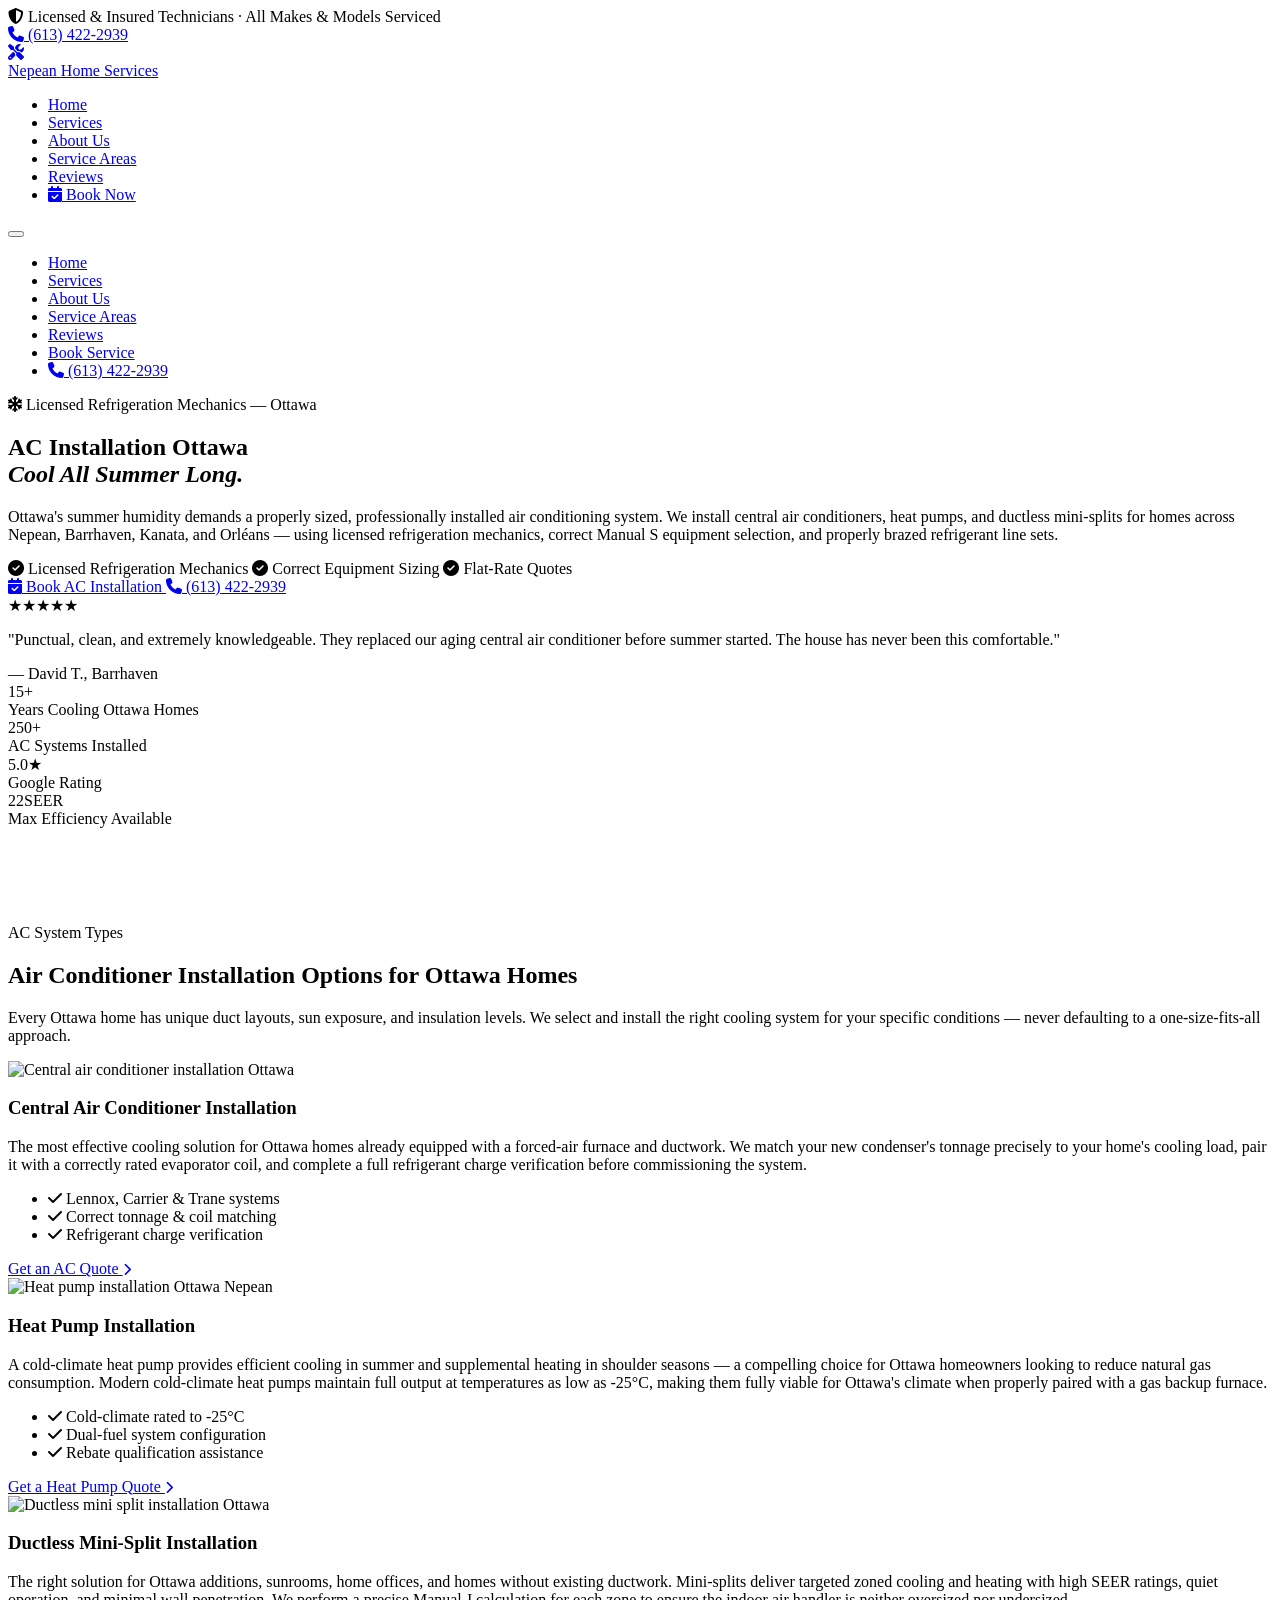
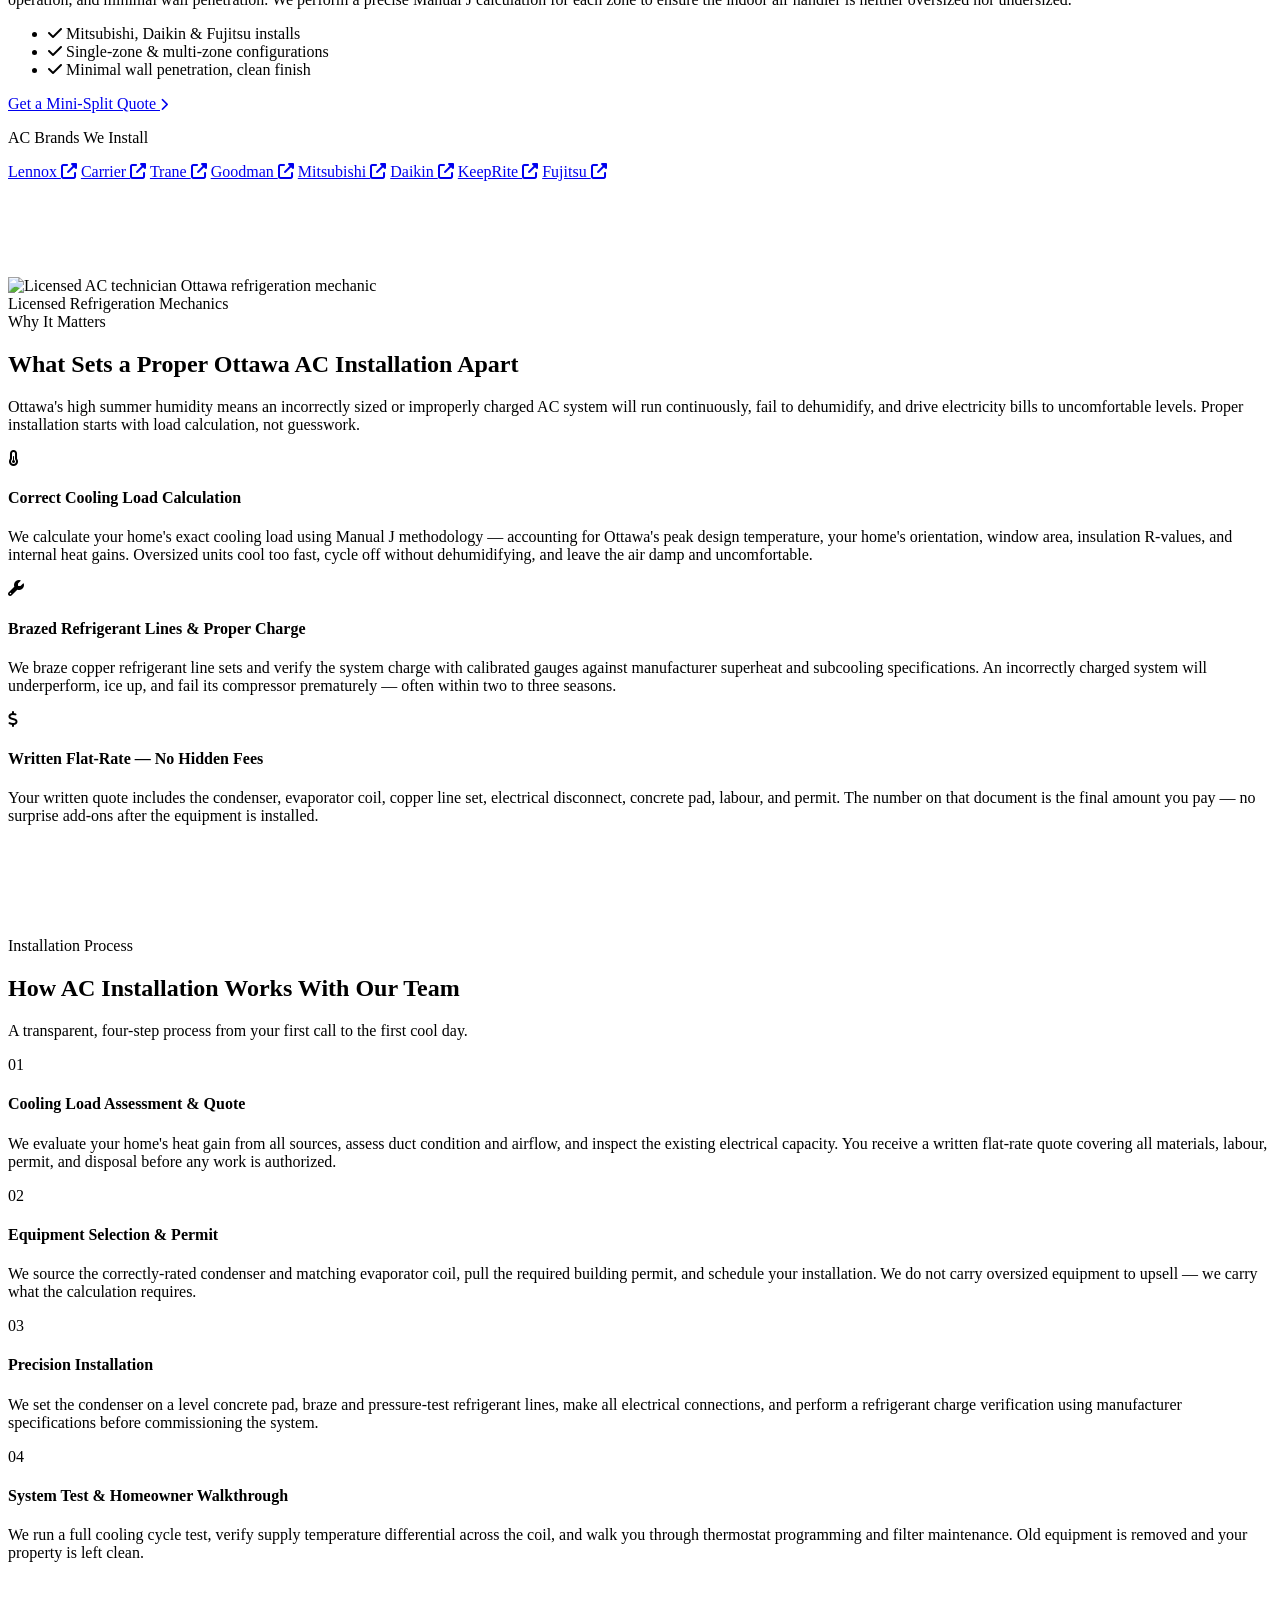
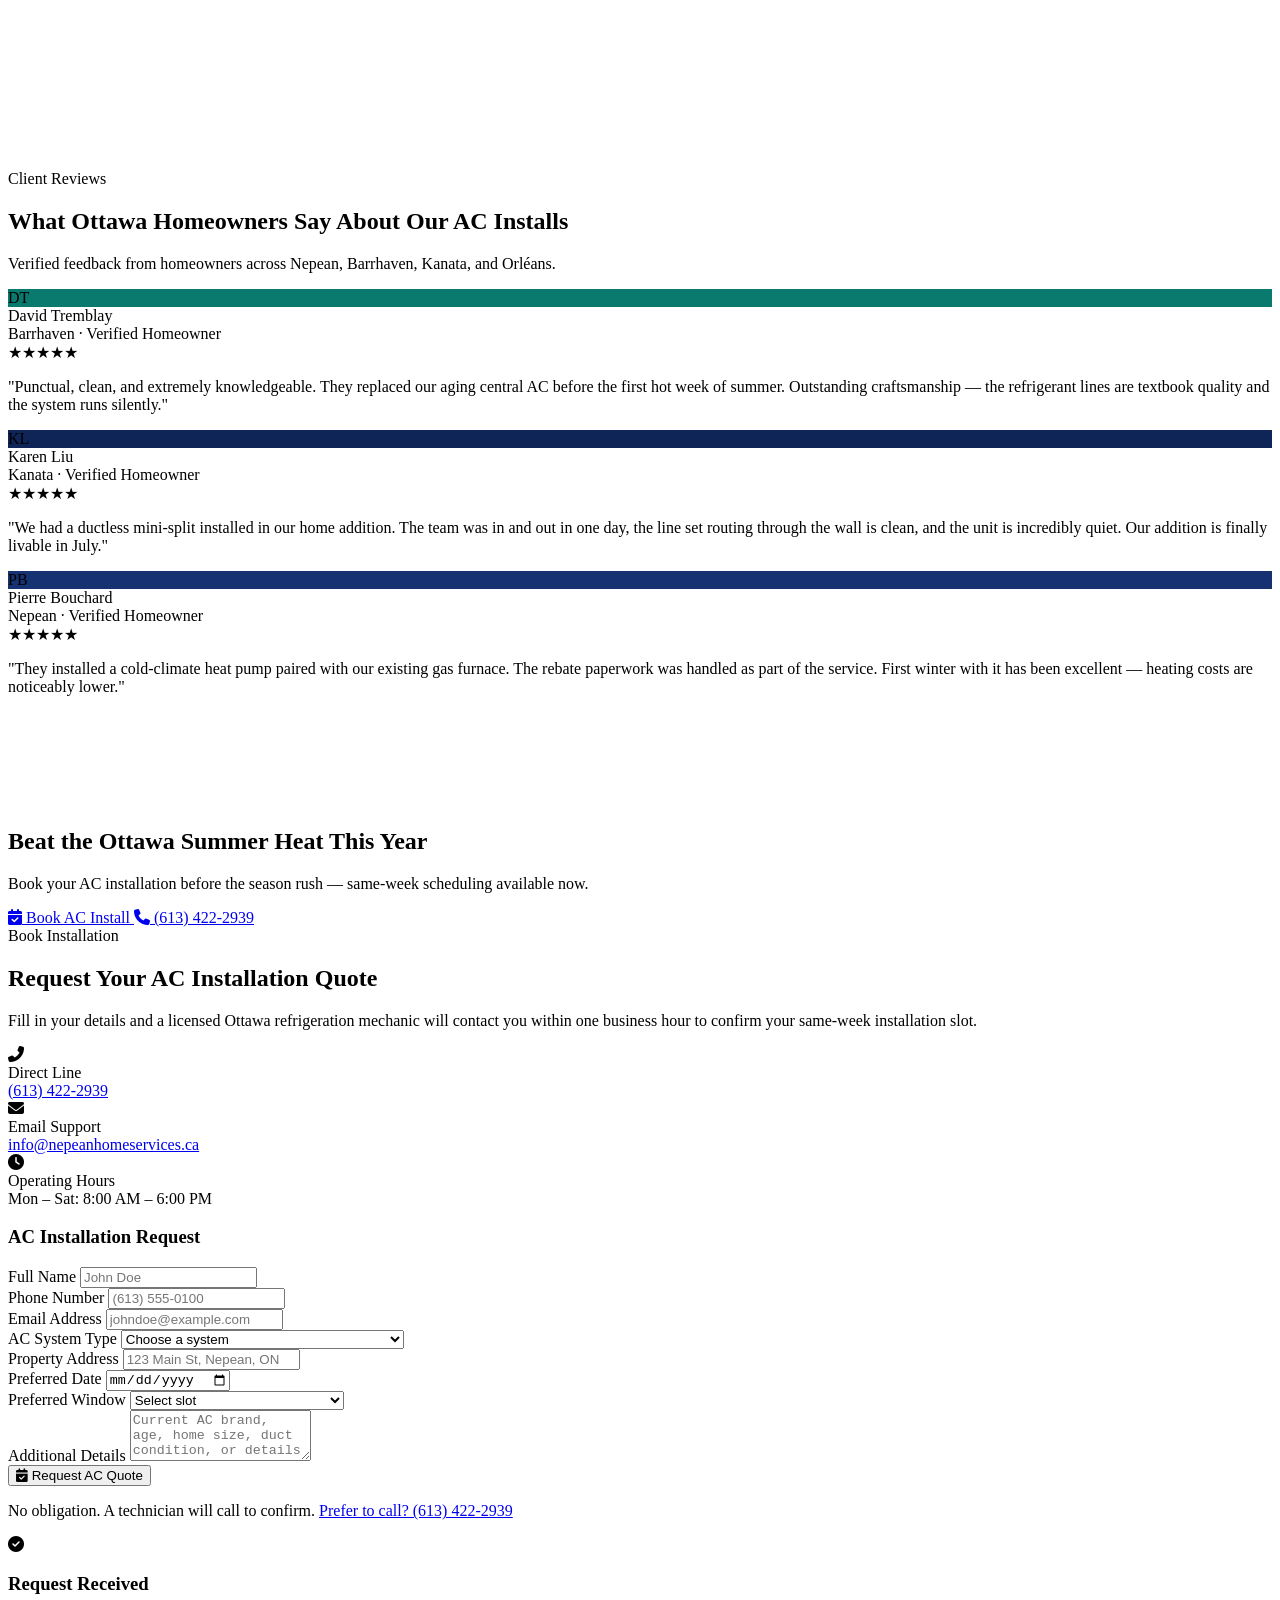
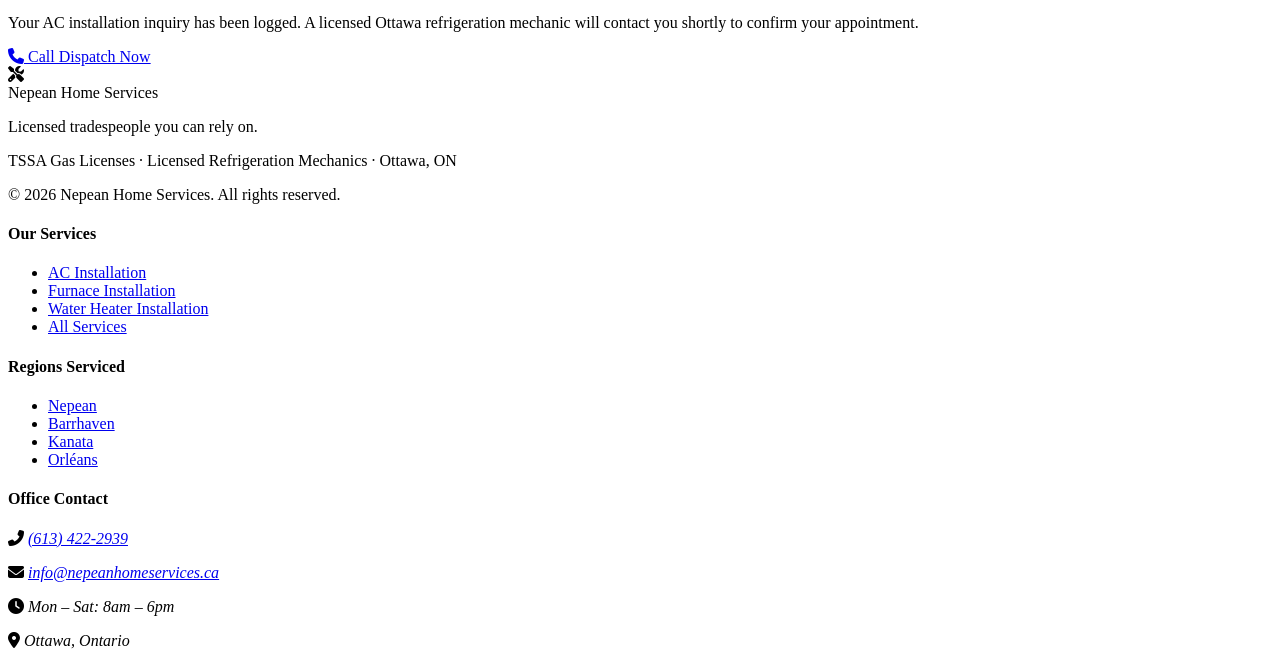
==== balls/assets/services/ac-installation.html @ e46ca881 "Add files via upload" ====
<!DOCTYPE html>
<html lang="en">
<head>
  <meta charset="UTF-8">
  <meta name="viewport" content="width=device-width, initial-scale=1.0">
  <title>AC Installation Ottawa | Central Air Conditioner Install – Nepean Home Services</title>
  <meta name="description" content="Professional central air conditioner installation in Ottawa. AC replacements, heat pump installs & mini-splits by licensed refrigeration mechanics. Same-week service in Nepean, Barrhaven, Kanata & Orléans. Call (613) 422-2939.">
  <meta name="keywords" content="AC installation Ottawa, central air conditioner Ottawa, air conditioner replacement Nepean, AC install Barrhaven, central air Kanata, heat pump Ottawa, ductless mini-split Ottawa, air conditioning Orléans, HVAC Ottawa">
  <meta name="robots" content="index, follow">
  <meta name="author" content="Nepean Home Services">
  <meta name="geo.region" content="CA-ON">
  <meta name="geo.placename" content="Ottawa">
  <meta property="og:title" content="AC Installation Ottawa | Nepean Home Services">
  <meta property="og:description" content="Central AC, heat pump & mini-split installation by licensed refrigeration mechanics. Serving Nepean, Barrhaven, Kanata & Orléans. Call (613) 422-2939.">
  <meta property="og:type" content="website">
  <meta property="og:locale" content="en_CA">
  <link rel="canonical" href="https://www.nepeanhomeservices.ca/ac-installation">
  <link rel="preconnect" href="https://fonts.googleapis.com">
  <link rel="preconnect" href="https://fonts.gstatic.com" crossorigin>
  <link href="https://fonts.googleapis.com/css2?family=DM+Serif+Display:ital@0;1&family=DM+Sans:wght@400;500;700;900&display=swap" rel="stylesheet">
  <link rel="stylesheet" href="https://cdnjs.cloudflare.com/ajax/libs/font-awesome/6.4.0/css/all.min.css">
  <link rel="stylesheet" href="/assets/css/style.css">
  <script type="application/ld+json">
  {
    "@context": "https://schema.org",
    "@type": "Service",
    "name": "AC Installation Ottawa",
    "provider": {
      "@type": "HVACBusiness",
      "name": "Nepean Home Services",
      "telephone": "+1-613-422-2939",
      "url": "https://www.nepeanhomeservices.ca",
      "address": {
        "@type": "PostalAddress",
        "addressLocality": "Ottawa",
        "addressRegion": "ON",
        "addressCountry": "CA"
      }
    },
    "serviceType": "Air Conditioner Installation",
    "areaServed": ["Nepean", "Barrhaven", "Kanata", "Orléans", "Ottawa"],
    "description": "Central air conditioner, heat pump, and ductless mini-split installation by licensed refrigeration mechanics serving Ottawa and surrounding areas."
  }
  </script>
</head>
<body>

  <!-- TOP BAR -->
  <div class="topbar">
    <div class="container">
      <div class="topbar-info-group">
        <span><i class="fas fa-shield-alt"></i> Licensed & Insured Technicians</span>
        <span>·</span>
        <span>All Makes & Models Serviced</span>
      </div>
      <a href="tel:6134222939" class="topbar-phone"><i class="fas fa-phone"></i> (613) 422-2939</a>
    </div>
  </div>

  <!-- HEADER -->
  <header id="header">
    <div class="container header-inner">
      <a href="index.html" class="logo">
        <div class="logo-mark"><i class="fas fa-tools"></i></div>
        <div class="logo-text">
          <span class="logo-name">Nepean</span>
          <span class="logo-sub">Home Services</span>
        </div>
      </a>
      <nav id="nav">
        <ul class="nav-links">
          <li><a href="index.html">Home</a></li>
          <li><a href="index.html#services">Services</a></li>
          <li><a href="index.html#why-us">About Us</a></li>
          <li><a href="index.html#areas">Service Areas</a></li>
          <li><a href="index.html#reviews">Reviews</a></li>
          <li><a href="#contact" class="nav-cta"><i class="fas fa-calendar-check"></i> Book Now</a></li>
        </ul>
      </nav>
      <button class="hamburger" id="hamburger" aria-label="Toggle menu">
        <span></span><span style="margin: 4px 0;"></span><span></span>
      </button>
    </div>
  </header>

  <!-- MOBILE NAV DRAWER -->
  <div class="mobile-drawer" id="mobileDrawer">
    <ul>
      <li><a href="index.html" class="drawer-link">Home</a></li>
      <li><a href="index.html#services" class="drawer-link">Services</a></li>
      <li><a href="index.html#why-us" class="drawer-link">About Us</a></li>
      <li><a href="index.html#areas" class="drawer-link">Service Areas</a></li>
      <li><a href="index.html#reviews" class="drawer-link">Reviews</a></li>
      <li><a href="#contact" class="drawer-link drawer-cta">Book Service</a></li>
      <li><a href="tel:6134222939" class="drawer-link drawer-phone"><i class="fas fa-phone"></i> (613) 422-2939</a></li>
    </ul>
  </div>
  <div class="drawer-overlay" id="drawerOverlay"></div>

  <!-- HERO -->
  <section class="hero" id="home">
    <div class="container">
      <div class="hero-inner">
        <div class="hero-content">
          <div class="hero-badge">
            <i class="fas fa-snowflake"></i> Licensed Refrigeration Mechanics — Ottawa
          </div>
          <h1 class="hero-title">
            AC Installation Ottawa<br>
            <em>Cool All Summer Long.</em>
          </h1>
          <p class="hero-sub">
            Ottawa's summer humidity demands a properly sized, professionally installed air conditioning system. We install central air conditioners, heat pumps, and ductless mini-splits for homes across Nepean, Barrhaven, Kanata, and Orléans — using licensed refrigeration mechanics, correct Manual S equipment selection, and properly brazed refrigerant line sets.
          </p>
          <div class="hero-trust">
            <span><i class="fas fa-check-circle"></i> Licensed Refrigeration Mechanics</span>
            <span><i class="fas fa-check-circle"></i> Correct Equipment Sizing</span>
            <span><i class="fas fa-check-circle"></i> Flat-Rate Quotes</span>
          </div>
          <div class="hero-btns">
            <a href="#contact" class="btn btn-primary">
              <i class="fas fa-calendar-check"></i> Book AC Installation
            </a>
            <a href="tel:6134222939" class="btn btn-outline">
              <i class="fas fa-phone"></i> (613) 422-2939
            </a>
          </div>
        </div>
        <div class="hero-visual">
          <div class="hero-placard">
            <div class="placard-stars">★★★★★</div>
            <p class="placard-quote">"Punctual, clean, and extremely knowledgeable. They replaced our aging central air conditioner before summer started. The house has never been this comfortable."</p>
            <div class="placard-author">— David T., Barrhaven</div>
          </div>
        </div>
      </div>
    </div>
  </section>

  <!-- STATS STRIP -->
  <div class="stats-strip">
    <div class="container">
      <div class="stats-row">
        <div class="stat-item">
          <div class="stat-big">15<span>+</span></div>
          <div class="stat-label">Years Cooling Ottawa Homes</div>
        </div>
        <div class="stat-item">
          <div class="stat-big">250<span>+</span></div>
          <div class="stat-label">AC Systems Installed</div>
        </div>
        <div class="stat-item">
          <div class="stat-big">5.0<span>★</span></div>
          <div class="stat-label">Google Rating</div>
        </div>
        <div class="stat-item">
          <div class="stat-big">22<span>SEER</span></div>
          <div class="stat-label">Max Efficiency Available</div>
        </div>
      </div>
    </div>
  </div>

  <!-- WHAT WE INSTALL -->
  <section class="services" id="services" style="padding: 6rem 0;">
    <div class="container">
      <div class="section-header center">
        <span class="section-label">AC System Types</span>
        <h2>Air Conditioner Installation Options for Ottawa Homes</h2>
        <p>Every Ottawa home has unique duct layouts, sun exposure, and insulation levels. We select and install the right cooling system for your specific conditions — never defaulting to a one-size-fits-all approach.</p>
      </div>
      <div class="services-grid">

        <div class="service-card">
          <div class="service-card-img">
            <img src="https://images.unsplash.com/photo-1585338107529-13afc5f02586?auto=format&fit=crop&w=600&q=80" alt="Central air conditioner installation Ottawa">
          </div>
          <div class="service-card-body">
            <h3>Central Air Conditioner Installation</h3>
            <p>The most effective cooling solution for Ottawa homes already equipped with a forced-air furnace and ductwork. We match your new condenser's tonnage precisely to your home's cooling load, pair it with a correctly rated evaporator coil, and complete a full refrigerant charge verification before commissioning the system.</p>
            <ul class="sc-list">
              <li><i class="fas fa-check"></i> Lennox, Carrier & Trane systems</li>
              <li><i class="fas fa-check"></i> Correct tonnage & coil matching</li>
              <li><i class="fas fa-check"></i> Refrigerant charge verification</li>
            </ul>
            <a href="#contact" class="sc-cta">Get an AC Quote <i class="fas fa-chevron-right" style="font-size: 0.8rem;"></i></a>
          </div>
        </div>

        <div class="service-card">
          <div class="service-card-img">
            <img src="https://images.unsplash.com/photo-1621905252507-b354bc25edac?auto=format&fit=crop&w=600&q=80" alt="Heat pump installation Ottawa Nepean">
          </div>
          <div class="service-card-body">
            <h3>Heat Pump Installation</h3>
            <p>A cold-climate heat pump provides efficient cooling in summer and supplemental heating in shoulder seasons — a compelling choice for Ottawa homeowners looking to reduce natural gas consumption. Modern cold-climate heat pumps maintain full output at temperatures as low as -25°C, making them fully viable for Ottawa's climate when properly paired with a gas backup furnace.</p>
            <ul class="sc-list">
              <li><i class="fas fa-check"></i> Cold-climate rated to -25°C</li>
              <li><i class="fas fa-check"></i> Dual-fuel system configuration</li>
              <li><i class="fas fa-check"></i> Rebate qualification assistance</li>
            </ul>
            <a href="#contact" class="sc-cta">Get a Heat Pump Quote <i class="fas fa-chevron-right" style="font-size: 0.8rem;"></i></a>
          </div>
        </div>

        <div class="service-card">
          <div class="service-card-img">
            <img src="https://images.unsplash.com/photo-1558618666-fcd25c85cd64?auto=format&fit=crop&w=600&q=80" alt="Ductless mini split installation Ottawa">
          </div>
          <div class="service-card-body">
            <h3>Ductless Mini-Split Installation</h3>
            <p>The right solution for Ottawa additions, sunrooms, home offices, and homes without existing ductwork. Mini-splits deliver targeted zoned cooling and heating with high SEER ratings, quiet operation, and minimal wall penetration. We perform a precise Manual J calculation for each zone to ensure the indoor air handler is neither oversized nor undersized.</p>
            <ul class="sc-list">
              <li><i class="fas fa-check"></i> Mitsubishi, Daikin & Fujitsu installs</li>
              <li><i class="fas fa-check"></i> Single-zone & multi-zone configurations</li>
              <li><i class="fas fa-check"></i> Minimal wall penetration, clean finish</li>
            </ul>
            <a href="#contact" class="sc-cta">Get a Mini-Split Quote <i class="fas fa-chevron-right" style="font-size: 0.8rem;"></i></a>
          </div>
        </div>

      </div>

      <div class="brands-section">
        <p class="brands-label">AC Brands We Install</p>
        <div class="brands-grid">
          <a href="https://www.lennox.com" target="_blank" rel="noopener" class="brand-link">Lennox <i class="fas fa-external-link-alt"></i></a>
          <a href="https://www.carrier.com" target="_blank" rel="noopener" class="brand-link">Carrier <i class="fas fa-external-link-alt"></i></a>
          <a href="https://www.trane.com" target="_blank" rel="noopener" class="brand-link">Trane <i class="fas fa-external-link-alt"></i></a>
          <a href="https://www.goodmanmfg.com" target="_blank" rel="noopener" class="brand-link">Goodman <i class="fas fa-external-link-alt"></i></a>
          <a href="https://www.mitsubishielectric.ca" target="_blank" rel="noopener" class="brand-link">Mitsubishi <i class="fas fa-external-link-alt"></i></a>
          <a href="https://www.daikin.com" target="_blank" rel="noopener" class="brand-link">Daikin <i class="fas fa-external-link-alt"></i></a>
          <a href="https://www.keeprite.com" target="_blank" rel="noopener" class="brand-link">KeepRite <i class="fas fa-external-link-alt"></i></a>
          <a href="https://www.fujitsugeneral.com" target="_blank" rel="noopener" class="brand-link">Fujitsu <i class="fas fa-external-link-alt"></i></a>
        </div>
      </div>
    </div>
  </section>

  <!-- WHY US -->
  <section class="why-us" id="why-us">
    <div class="container why-grid">
      <div class="why-visual">
        <img src="https://images.unsplash.com/photo-1581092921461-eab62e97a780?auto=format&fit=crop&w=800&q=80" alt="Licensed AC technician Ottawa refrigeration mechanic">
        <div class="why-tag-overlay">Licensed Refrigeration Mechanics</div>
      </div>
      <div class="why-content">
        <div class="section-header">
          <span class="section-label">Why It Matters</span>
          <h2>What Sets a Proper Ottawa AC Installation Apart</h2>
          <p>Ottawa's high summer humidity means an incorrectly sized or improperly charged AC system will run continuously, fail to dehumidify, and drive electricity bills to uncomfortable levels. Proper installation starts with load calculation, not guesswork.</p>
        </div>
        <div class="why-list">
          <div class="why-item">
            <div class="wi-icon"><i class="fas fa-thermometer-half"></i></div>
            <div class="wi-body">
              <h4>Correct Cooling Load Calculation</h4>
              <p>We calculate your home's exact cooling load using Manual J methodology — accounting for Ottawa's peak design temperature, your home's orientation, window area, insulation R-values, and internal heat gains. Oversized units cool too fast, cycle off without dehumidifying, and leave the air damp and uncomfortable.</p>
            </div>
          </div>
          <div class="why-item">
            <div class="wi-icon"><i class="fas fa-wrench"></i></div>
            <div class="wi-body">
              <h4>Brazed Refrigerant Lines & Proper Charge</h4>
              <p>We braze copper refrigerant line sets and verify the system charge with calibrated gauges against manufacturer superheat and subcooling specifications. An incorrectly charged system will underperform, ice up, and fail its compressor prematurely — often within two to three seasons.</p>
            </div>
          </div>
          <div class="why-item">
            <div class="wi-icon"><i class="fas fa-dollar-sign"></i></div>
            <div class="wi-body">
              <h4>Written Flat-Rate — No Hidden Fees</h4>
              <p>Your written quote includes the condenser, evaporator coil, copper line set, electrical disconnect, concrete pad, labour, and permit. The number on that document is the final amount you pay — no surprise add-ons after the equipment is installed.</p>
            </div>
          </div>
        </div>
      </div>
    </div>
  </section>

  <!-- PROCESS -->
  <section class="process" id="process" style="padding: 6rem 0; background: var(--off-white); border-top: 4px solid var(--navy); border-bottom: 4px solid var(--navy);">
    <div class="container">
      <div class="section-header center">
        <span class="section-label">Installation Process</span>
        <h2>How AC Installation Works With Our Team</h2>
        <p>A transparent, four-step process from your first call to the first cool day.</p>
      </div>
      <div class="process-steps">
        <div class="process-step">
          <div class="ps-num">01</div>
          <h4>Cooling Load Assessment & Quote</h4>
          <p>We evaluate your home's heat gain from all sources, assess duct condition and airflow, and inspect the existing electrical capacity. You receive a written flat-rate quote covering all materials, labour, permit, and disposal before any work is authorized.</p>
        </div>
        <div class="process-step">
          <div class="ps-num">02</div>
          <h4>Equipment Selection & Permit</h4>
          <p>We source the correctly-rated condenser and matching evaporator coil, pull the required building permit, and schedule your installation. We do not carry oversized equipment to upsell — we carry what the calculation requires.</p>
        </div>
        <div class="process-step">
          <div class="ps-num">03</div>
          <h4>Precision Installation</h4>
          <p>We set the condenser on a level concrete pad, braze and pressure-test refrigerant lines, make all electrical connections, and perform a refrigerant charge verification using manufacturer specifications before commissioning the system.</p>
        </div>
        <div class="process-step">
          <div class="ps-num">04</div>
          <h4>System Test & Homeowner Walkthrough</h4>
          <p>We run a full cooling cycle test, verify supply temperature differential across the coil, and walk you through thermostat programming and filter maintenance. Old equipment is removed and your property is left clean.</p>
        </div>
      </div>
    </div>
  </section>

  <!-- REVIEWS -->
  <section class="reviews" id="reviews" style="padding: 6rem 0; background: var(--white);">
    <div class="container">
      <div class="section-header center">
        <span class="section-label">Client Reviews</span>
        <h2>What Ottawa Homeowners Say About Our AC Installs</h2>
        <p>Verified feedback from homeowners across Nepean, Barrhaven, Kanata, and Orléans.</p>
      </div>
      <div class="reviews-grid">
        <div class="review-card">
          <div class="rc-top">
            <div class="rc-avatar" style="background:#0a7a6e;">DT</div>
            <div class="rc-info">
              <div class="rc-name">David Tremblay</div>
              <div class="rc-meta">Barrhaven · Verified Homeowner</div>
            </div>
            <div class="rc-stars">★★★★★</div>
          </div>
          <p class="rc-text">"Punctual, clean, and extremely knowledgeable. They replaced our aging central AC before the first hot week of summer. Outstanding craftsmanship — the refrigerant lines are textbook quality and the system runs silently."</p>
        </div>
        <div class="review-card">
          <div class="rc-top">
            <div class="rc-avatar" style="background:#0f2557;">KL</div>
            <div class="rc-info">
              <div class="rc-name">Karen Liu</div>
              <div class="rc-meta">Kanata · Verified Homeowner</div>
            </div>
            <div class="rc-stars">★★★★★</div>
          </div>
          <p class="rc-text">"We had a ductless mini-split installed in our home addition. The team was in and out in one day, the line set routing through the wall is clean, and the unit is incredibly quiet. Our addition is finally livable in July."</p>
        </div>
        <div class="review-card">
          <div class="rc-top">
            <div class="rc-avatar" style="background:#163272;">PB</div>
            <div class="rc-info">
              <div class="rc-name">Pierre Bouchard</div>
              <div class="rc-meta">Nepean · Verified Homeowner</div>
            </div>
            <div class="rc-stars">★★★★★</div>
          </div>
          <p class="rc-text">"They installed a cold-climate heat pump paired with our existing gas furnace. The rebate paperwork was handled as part of the service. First winter with it has been excellent — heating costs are noticeably lower."</p>
        </div>
      </div>
    </div>
  </section>

  <!-- CTA BAND -->
  <div class="cta-band">
    <div class="container cta-band-inner">
      <div class="ctab-text">
        <h2>Beat the Ottawa Summer Heat This Year</h2>
        <p>Book your AC installation before the season rush — same-week scheduling available now.</p>
      </div>
      <div class="ctab-btns">
        <a href="#contact" class="btn btn-white">
          <i class="fas fa-calendar-check"></i> Book AC Install
        </a>
        <a href="tel:6134222939" class="btn btn-outline-white">
          <i class="fas fa-phone"></i> (613) 422-2939
        </a>
      </div>
    </div>
  </div>

  <!-- CONTACT FORM -->
  <section class="contact" id="contact">
    <div class="container contact-grid">
      <div class="contact-info">
        <div class="section-header">
          <span class="section-label">Book Installation</span>
          <h2>Request Your AC Installation Quote</h2>
          <p>Fill in your details and a licensed Ottawa refrigeration mechanic will contact you within one business hour to confirm your same-week installation slot.</p>
        </div>
        <div class="ci-cards">
          <div class="ci-card">
            <div class="cic-icon"><i class="fas fa-phone-alt"></i></div>
            <div>
              <div class="cic-label">Direct Line</div>
              <a href="tel:6134222939" class="cic-value">(613) 422-2939</a>
            </div>
          </div>
          <div class="ci-card">
            <div class="cic-icon teal"><i class="fas fa-envelope"></i></div>
            <div>
              <div class="cic-label">Email Support</div>
              <a href="mailto:info@nepeanhomeservices.ca" class="cic-value">info@nepeanhomeservices.ca</a>
            </div>
          </div>
          <div class="ci-card">
            <div class="cic-icon"><i class="fas fa-clock"></i></div>
            <div>
              <div class="cic-label">Operating Hours</div>
              <div class="cic-value">Mon – Sat: 8:00 AM – 6:00 PM</div>
            </div>
          </div>
        </div>
      </div>

      <div class="contact-form-wrap">
        <form class="contact-form" id="contactForm" novalidate>
          <h3>AC Installation Request</h3>
          <div class="form-row">
            <div class="form-group">
              <label for="name">Full Name</label>
              <input type="text" id="name" name="name" placeholder="John Doe" required>
            </div>
            <div class="form-group">
              <label for="phone">Phone Number</label>
              <input type="tel" id="phone" name="phone" placeholder="(613) 555-0100" required>
            </div>
          </div>
          <div class="form-group">
            <label for="email">Email Address</label>
            <input type="email" id="email" name="email" placeholder="johndoe@example.com" required>
          </div>
          <div class="form-group">
            <label for="service">AC System Type</label>
            <select id="service" name="service" required>
              <option value="" disabled selected>Choose a system</option>
              <option>Central Air Conditioner Installation</option>
              <option>Heat Pump Installation</option>
              <option>Ductless Mini-Split Installation (Single Zone)</option>
              <option>Ductless Mini-Split Installation (Multi Zone)</option>
              <option>AC Replacement (Existing System)</option>
              <option>AC Assessment / Second Opinion</option>
            </select>
          </div>
          <div class="form-group">
            <label for="address">Property Address</label>
            <input type="text" id="address" name="address" placeholder="123 Main St, Nepean, ON" required>
          </div>
          <div class="form-row">
            <div class="form-group">
              <label for="preferred-date">Preferred Date</label>
              <input type="date" id="preferred-date" name="preferred-date" required>
            </div>
            <div class="form-group">
              <label for="preferred-time">Preferred Window</label>
              <select id="preferred-time" name="preferred-time" required>
                <option value="" disabled selected>Select slot</option>
                <option>Morning (8:00 AM – 12:00 PM)</option>
                <option>Afternoon (12:00 PM – 4:00 PM)</option>
                <option>Evening (4:00 PM – 6:00 PM)</option>
              </select>
            </div>
          </div>
          <div class="form-group">
            <label for="message">Additional Details</label>
            <textarea id="message" name="message" rows="3" placeholder="Current AC brand, age, home size, duct condition, or details about spaces without cooling coverage..."></textarea>
          </div>
          <button type="submit" class="btn btn-primary btn-full">
            <i class="fas fa-calendar-check"></i> Request AC Quote
          </button>
          <p class="form-note">No obligation. A technician will call to confirm. <a href="tel:6134222939">Prefer to call? (613) 422-2939</a></p>
        </form>
        <div class="form-success" id="formSuccess">
          <div class="fs-icon"><i class="fas fa-check-circle"></i></div>
          <h3>Request Received</h3>
          <p>Your AC installation inquiry has been logged. A licensed Ottawa refrigeration mechanic will contact you shortly to confirm your appointment.</p>
          <a href="tel:6134222939" class="btn btn-primary"><i class="fas fa-phone"></i> Call Dispatch Now</a>
        </div>
      </div>
    </div>
  </section>

  <!-- FOOTER -->
  <footer>
    <div class="container footer-inner">
      <div class="footer-brand">
        <div class="footer-logo">
          <div class="logo-mark"><i class="fas fa-tools"></i></div>
          <div class="logo-text">
            <span class="logo-name">Nepean</span>
            <span class="logo-sub">Home Services</span>
          </div>
        </div>
        <p class="footer-tagline">Licensed tradespeople you can rely on.</p>
        <p class="footer-cert">TSSA Gas Licenses · Licensed Refrigeration Mechanics · Ottawa, ON</p>
        <p class="footer-copy">&copy; 2026 Nepean Home Services. All rights reserved.</p>
      </div>
      <div class="footer-col">
        <h4>Our Services</h4>
        <ul>
          <li><a href="ac-installation.html">AC Installation</a></li>
          <li><a href="furnace-installation.html">Furnace Installation</a></li>
          <li><a href="water-heater-installation.html">Water Heater Installation</a></li>
          <li><a href="index.html#services">All Services</a></li>
        </ul>
      </div>
      <div class="footer-col">
        <h4>Regions Serviced</h4>
        <ul>
          <li><a href="index.html#areas">Nepean</a></li>
          <li><a href="index.html#areas">Barrhaven</a></li>
          <li><a href="index.html#areas">Kanata</a></li>
          <li><a href="index.html#areas">Orléans</a></li>
        </ul>
      </div>
      <div class="footer-col">
        <h4>Office Contact</h4>
        <address>
          <p><i class="fas fa-phone-alt"></i> <a href="tel:6134222939">(613) 422-2939</a></p>
          <p><i class="fas fa-envelope"></i> <a href="mailto:info@nepeanhomeservices.ca">info@nepeanhomeservices.ca</a></p>
          <p><i class="fas fa-clock"></i> Mon – Sat: 8am – 6pm</p>
          <p><i class="fas fa-map-marker-alt"></i> Ottawa, Ontario</p>
        </address>
      </div>
    </div>
  </footer>

  <a href="tel:6134222939" class="sticky-call" id="stickyCall">
    <i class="fas fa-phone"></i>
    <span>(613) 422-2939</span>
  </a>

  <script>
    document.addEventListener('DOMContentLoaded', () => {
      const hamburger = document.getElementById('hamburger');
      const mobileDrawer = document.getElementById('mobileDrawer');
      const drawerOverlay = document.getElementById('drawerOverlay');
      function openDrawer() { mobileDrawer.classList.add('open'); drawerOverlay.classList.add('open'); document.body.style.overflow = 'hidden'; }
      function closeDrawer() { mobileDrawer.classList.remove('open'); drawerOverlay.classList.remove('off'); document.body.style.overflow = ''; }
      hamburger.addEventListener('click', () => mobileDrawer.classList.contains('open') ? closeDrawer() : openDrawer());
      drawerOverlay.addEventListener('click', closeDrawer);
      document.querySelectorAll('.drawer-link').forEach(link => link.addEventListener('click', closeDrawer));

      document.querySelectorAll('a[href^="#"]').forEach(anchor => {
        anchor.addEventListener('click', e => {
          const target = document.querySelector(anchor.getAttribute('href'));
          if (!target) return;
          e.preventDefault();
          const header = document.getElementById('header');
          const offset = header ? header.offsetHeight + 15 : 85;
          window.scrollTo({ top: target.getBoundingClientRect().top + window.scrollY - offset, behavior: 'auto' });
        });
      });

      const contactForm = document.getElementById('contactForm');
      const formSuccess = document.getElementById('formSuccess');
      if (contactForm) {
        const dateInput = document.getElementById('preferred-date');
        if (dateInput) dateInput.setAttribute('min', new Date().toISOString().split('T')[0]);
        contactForm.addEventListener('submit', (e) => {
          e.preventDefault();
          const requiredFields = contactForm.querySelectorAll('[required]');
          let isValid = true;
          requiredFields.forEach(field => {
            field.style.borderColor = 'var(--navy)';
            if (!field.value.trim()) { field.style.borderColor = '#ef4444'; isValid = false; }
          });
          if (!isValid) return;
          const submitBtn = contactForm.querySelector('button[type="submit"]');
          submitBtn.disabled = true;
          submitBtn.innerHTML = 'Sending...';
          setTimeout(() => { contactForm.classList.add('hidden'); formSuccess.classList.add('show'); }, 400);
        });
        contactForm.querySelectorAll('input, select, textarea').forEach(field => {
          field.addEventListener('blur', () => {
            if (field.hasAttribute('required') && !field.value.trim()) field.style.borderColor = '#ef4444';
            else field.style.borderColor = 'var(--navy)';
          });
        });
      }

      const stickyCall = document.getElementById('stickyCall');
      if (stickyCall) {
        window.addEventListener('scroll', () => {
          const contactSec = document.getElementById('contact');
          const contactTop = contactSec ? contactSec.offsetTop : Infinity;
          stickyCall.style.display = (window.scrollY > 450 && window.scrollY < (contactTop - 250)) ? 'flex' : 'none';
        }, { passive: true });
      }
    });
  </script>
</body>
</html>
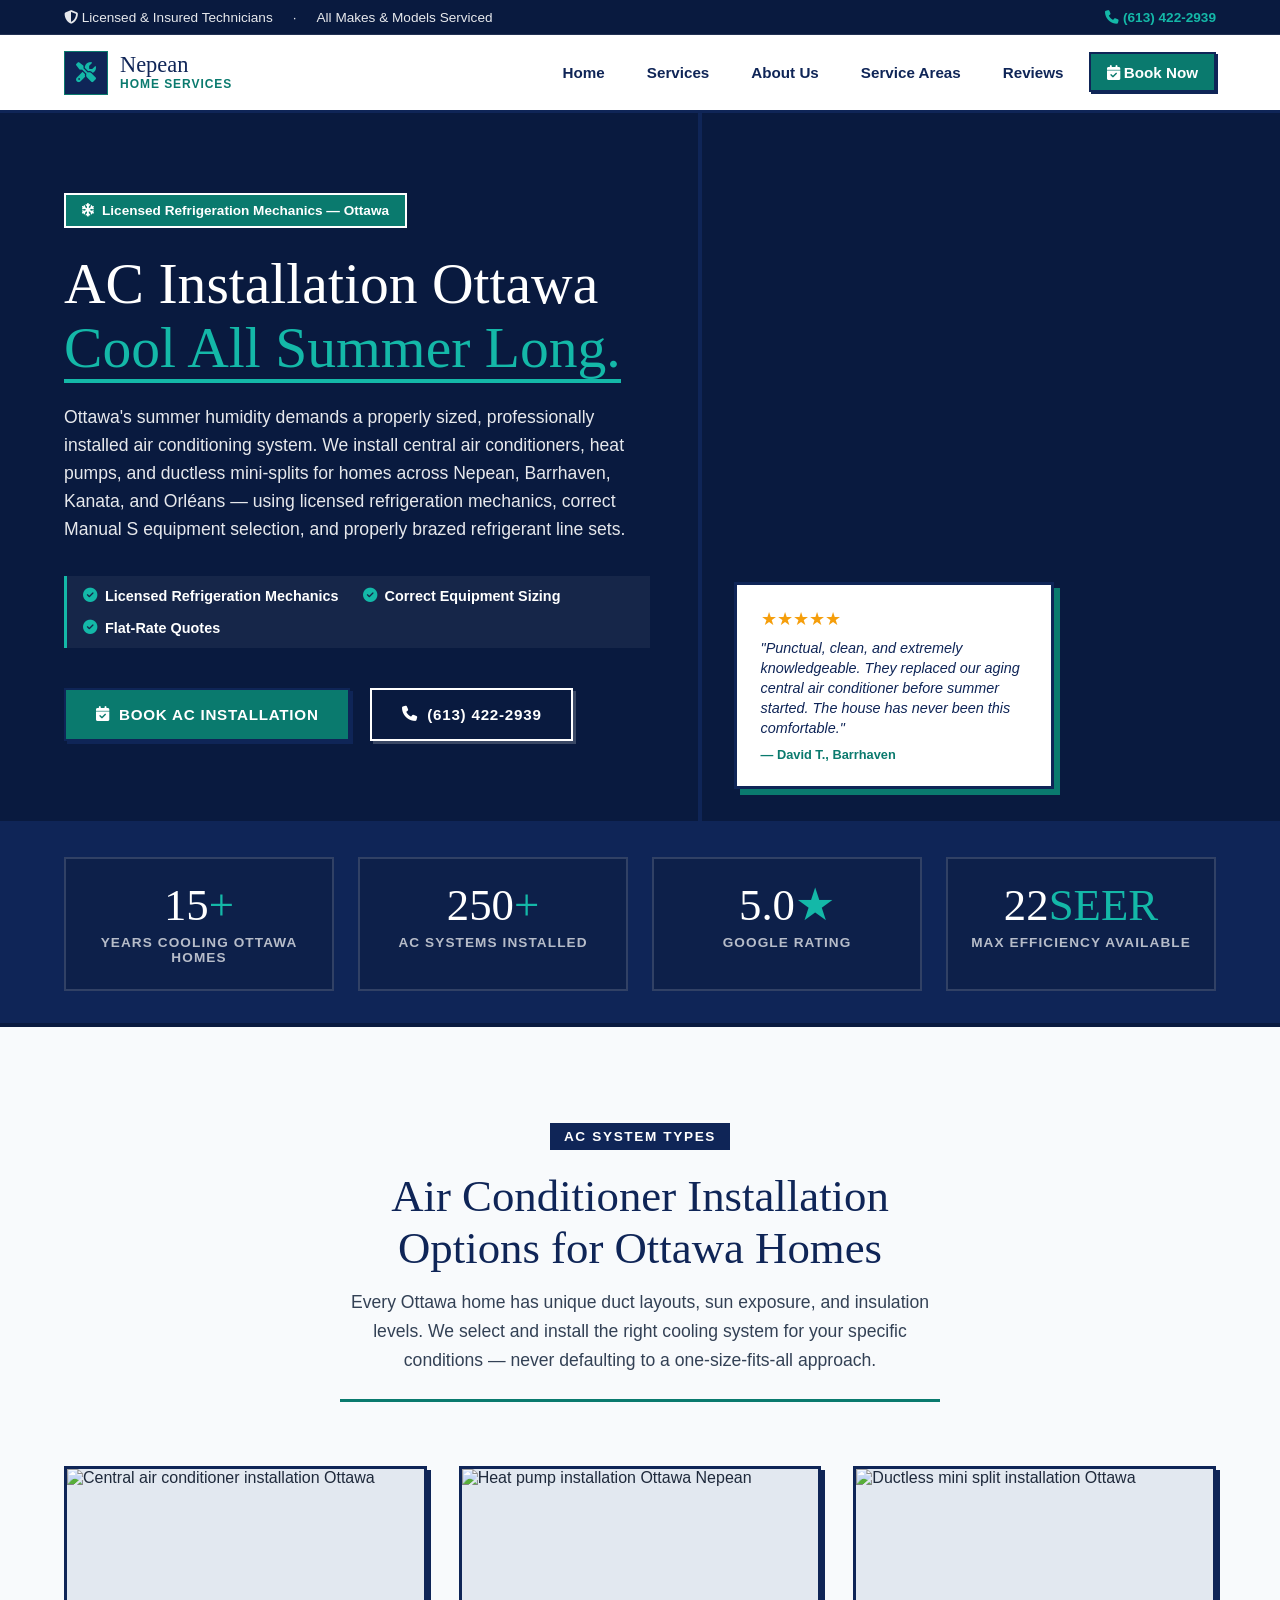
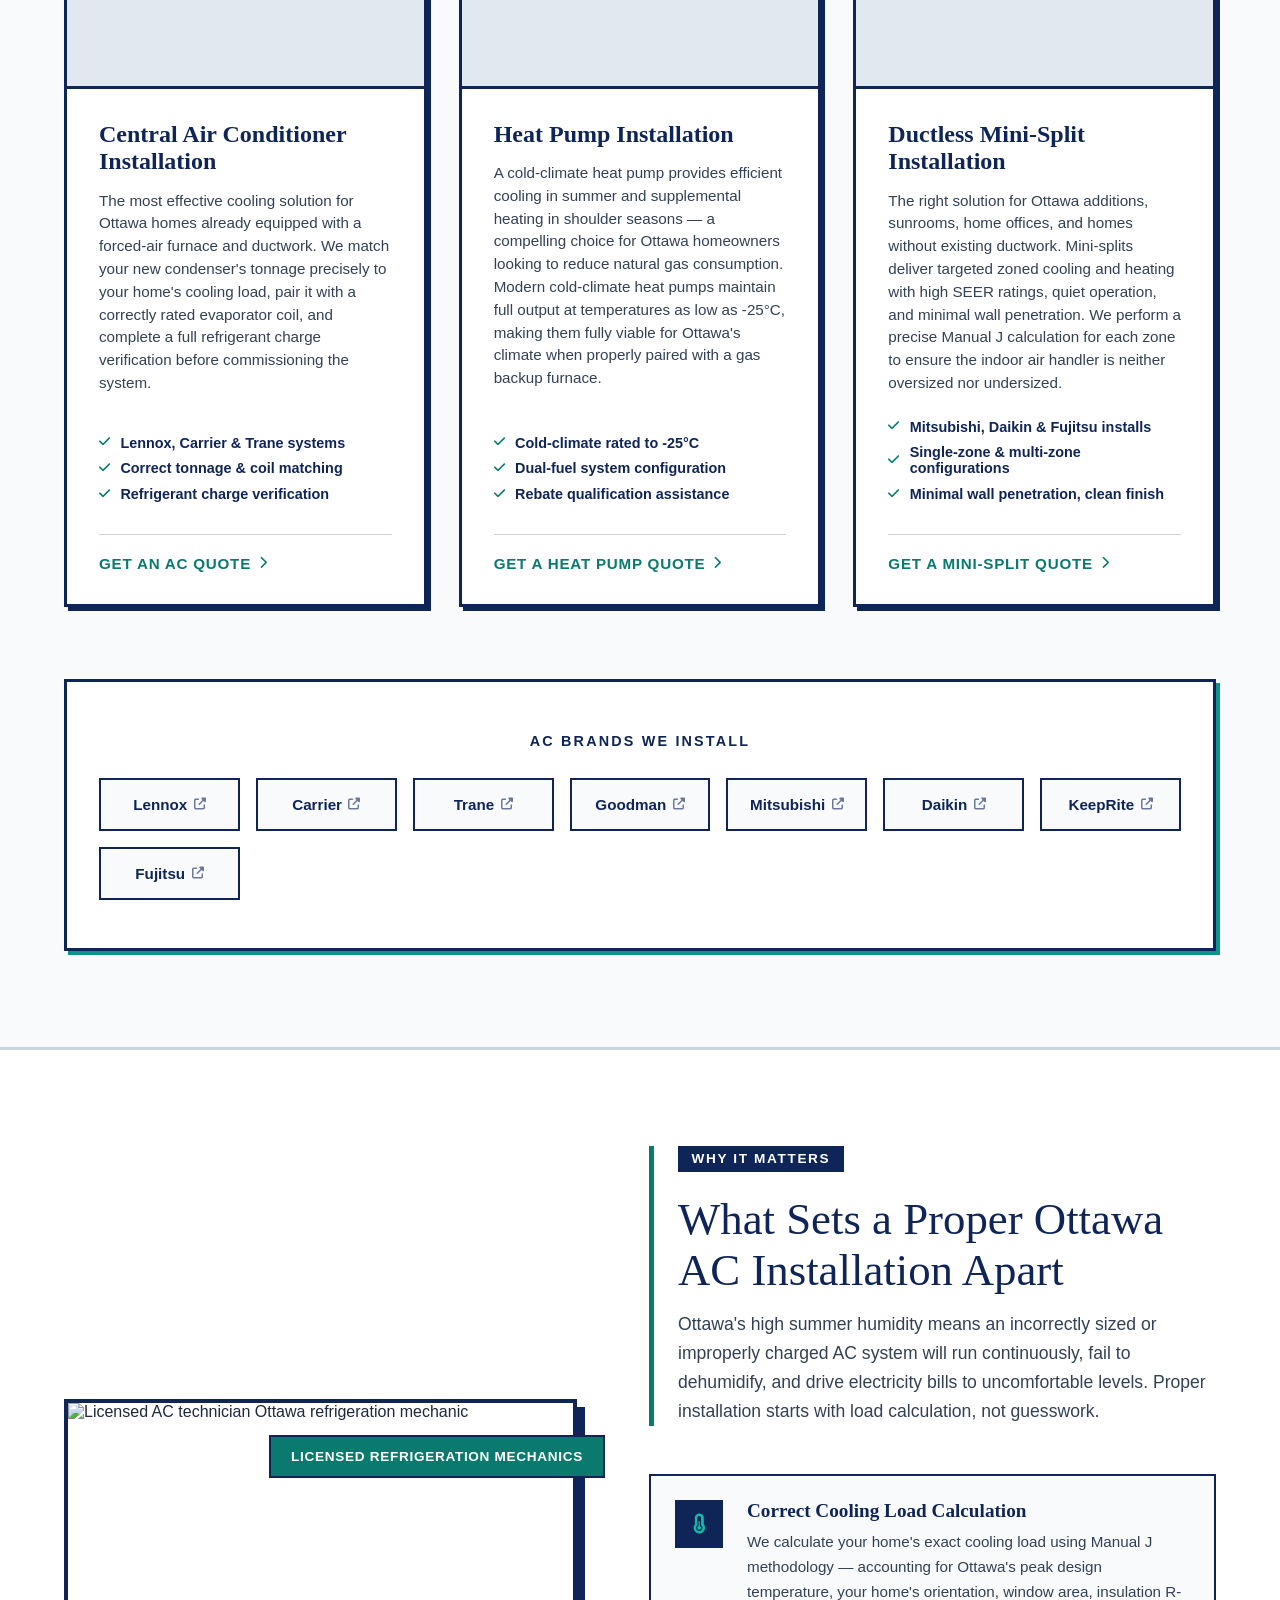
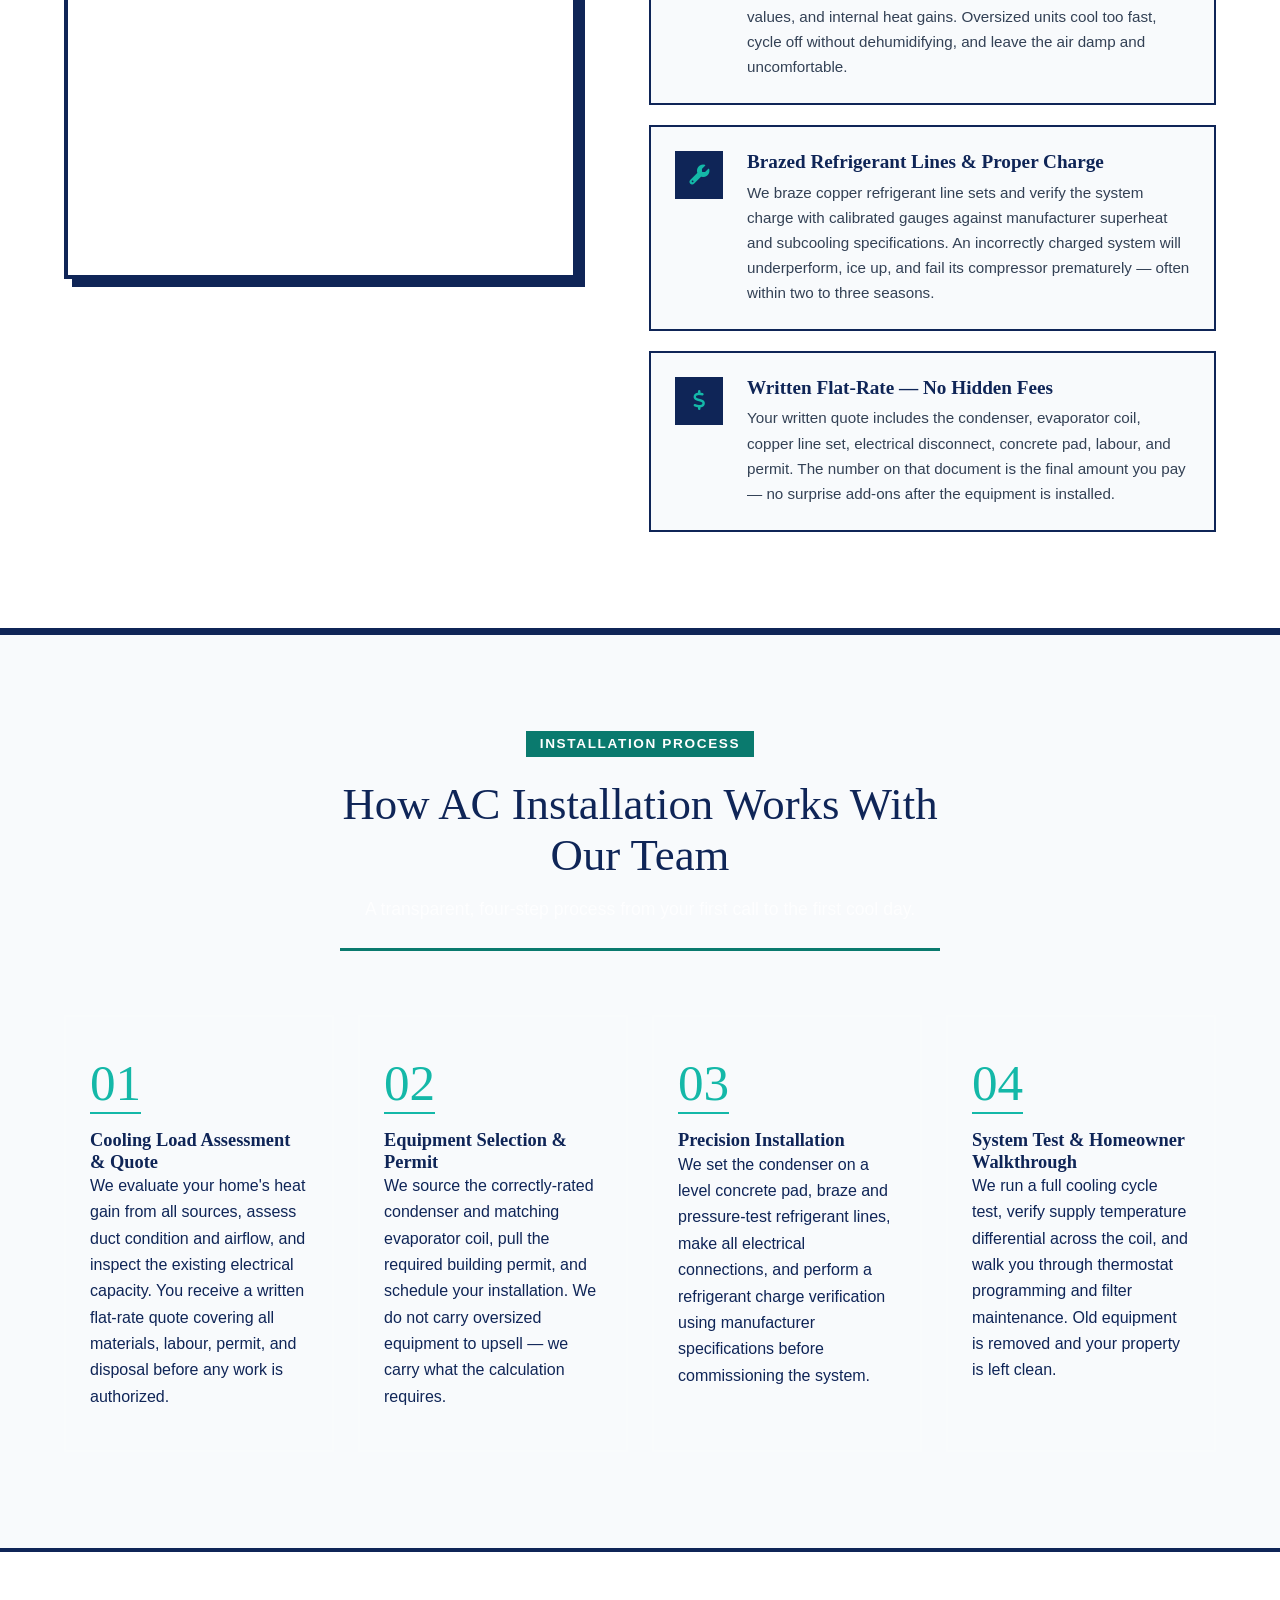
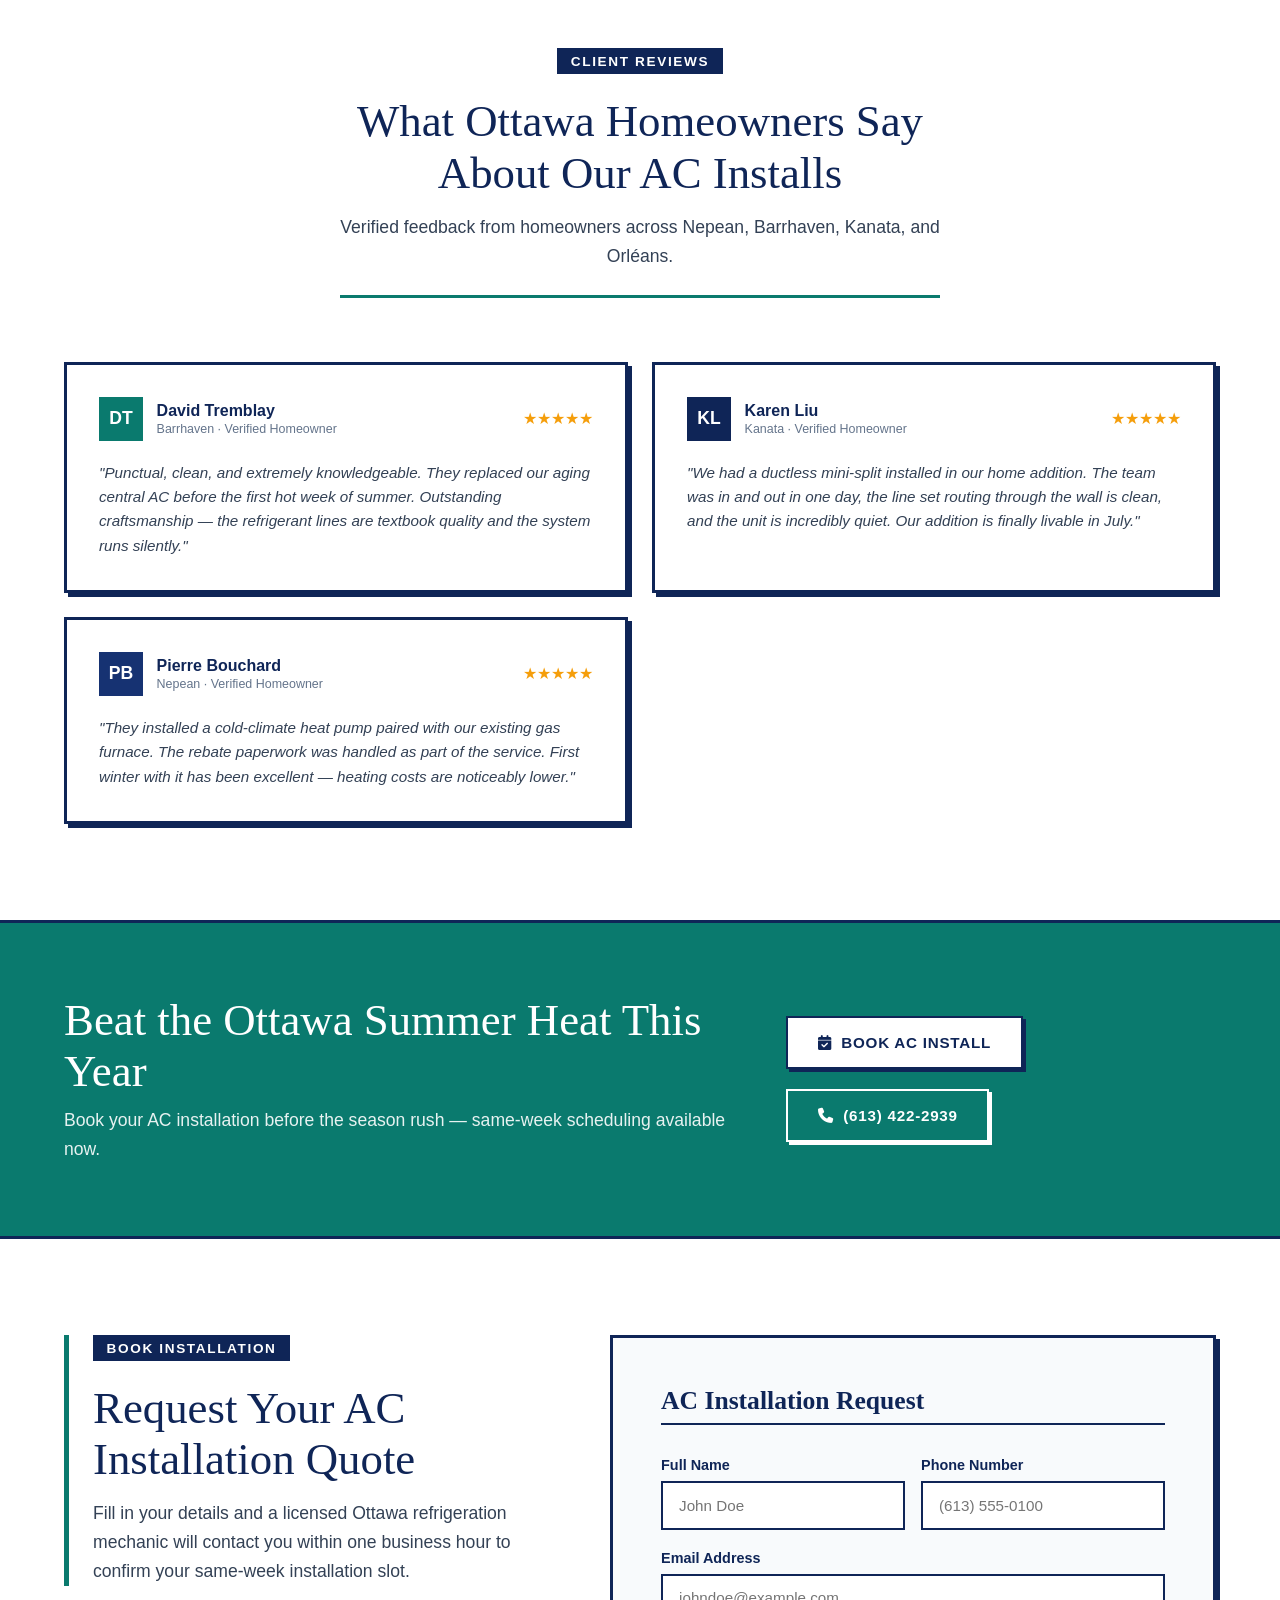
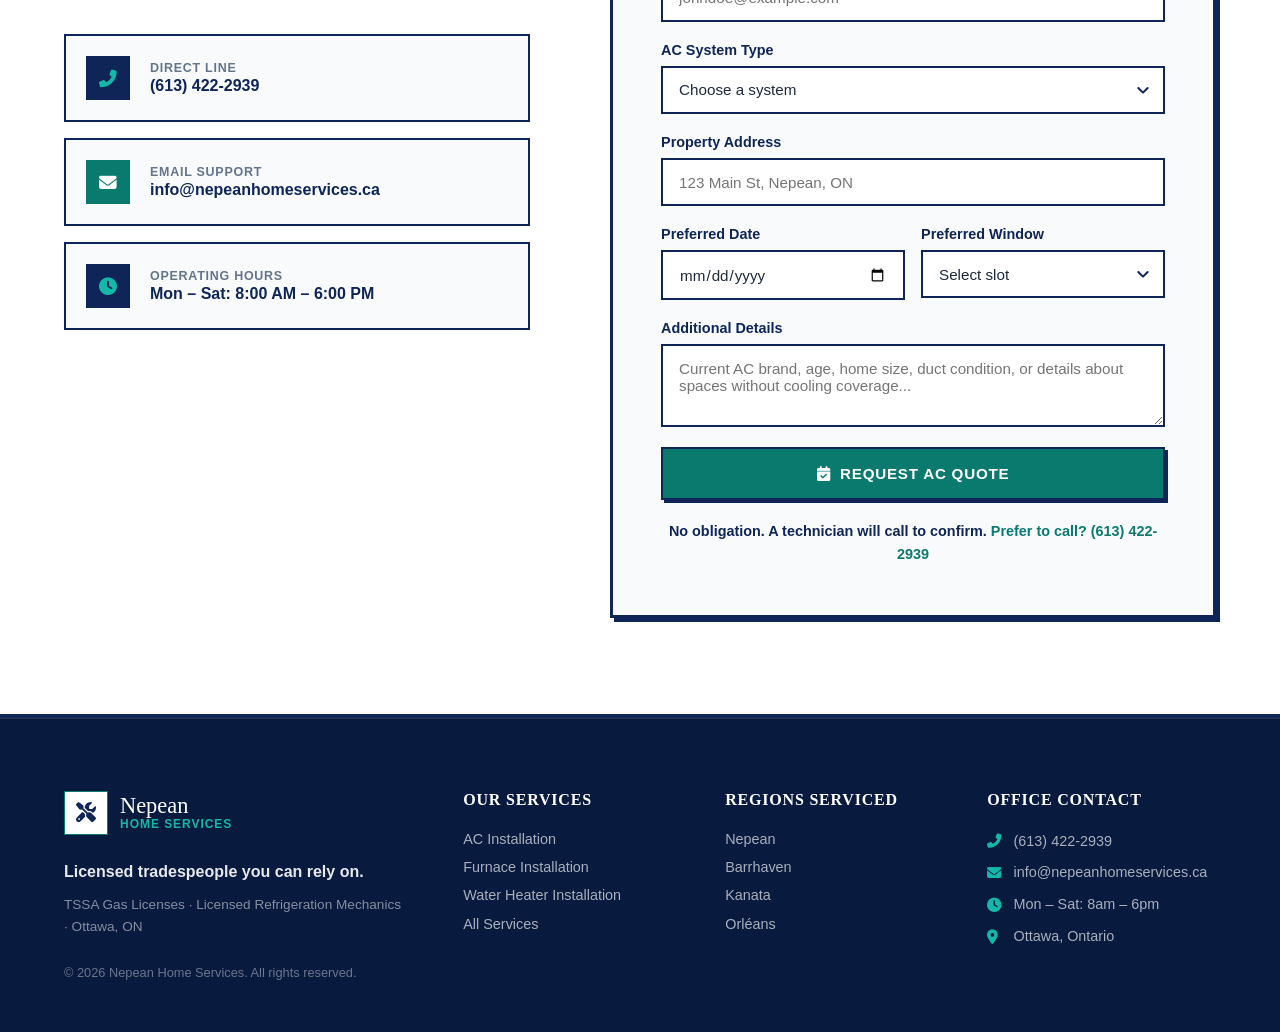
==== commit 2d18faf1: "Update stylesheet link path in ac-installation.html" ====
--- a/balls/assets/services/ac-installation.html
+++ b/balls/assets/services/ac-installation.html
@@ -19,7 +19,7 @@
   <link rel="preconnect" href="https://fonts.gstatic.com" crossorigin>
   <link href="https://fonts.googleapis.com/css2?family=DM+Serif+Display:ital@0;1&family=DM+Sans:wght@400;500;700;900&display=swap" rel="stylesheet">
   <link rel="stylesheet" href="https://cdnjs.cloudflare.com/ajax/libs/font-awesome/6.4.0/css/all.min.css">
-  <link rel="stylesheet" href="/assets/css/style.css">
+  <link rel="stylesheet" href="/balls/assets/css/style.css">
   <script type="application/ld+json">
   {
     "@context": "https://schema.org",
--- a/balls/assets/css/style.css
+++ b/balls/assets/css/style.css
@@ -0,0 +1,1298 @@
+    /* ============================================================
+       NEPEAN HOME SERVICES — styles.css
+       Strict, High-Contrast, Sharp Rectangular Aesthetic
+       ============================================================ */
+
+    *, *::before, *::after { 
+      box-sizing: border-box; 
+      margin: 0; 
+      padding: 0; 
+    }
+
+    :root {
+      --navy:      #0f2557;
+      --navy-dark: #091a3f;
+      --navy-mid:  #163272;
+      --teal:      #0a7a6e;
+      --teal-dark: #05544b;
+      --teal-light:#14b8a8;
+      --white:     #ffffff;
+      --off-white: #f8fafc;
+      --gray-50:   #f1f5f9;
+      --gray-100:  #e2e8f0;
+      --gray-200:  #cbd5e1;
+      --gray-500:  #64748b;
+      --gray-700:  #334155;
+      --text:      #1e293b;
+
+      /* STRICT FLAT RETRO-TECHNICAL STYLE (NO ROUNDED CORNERS, NO GLOWS) */
+      --radius-sm: 0px;
+      --radius:    0px;
+      --radius-lg: 0px;
+      
+      /* Solid Offset Shadows instead of blurry AI template glows */
+      --block-shadow: 4px 4px 0px #0f2557;
+      --block-shadow-teal: 4px 4px 0px #0d9488;
+      --block-shadow-large: 8px 8px 0px #0f2557;
+    }
+
+    html { 
+      scroll-behavior: smooth; 
+    }
+
+    body {
+      font-family: 'DM Sans', sans-serif;
+      color: var(--text);
+      background: var(--white);
+      overflow-x: hidden;
+      -webkit-font-smoothing: antialiased;
+    }
+
+    h1, h2, h3, h4 { 
+      font-family: 'DM Serif Display', serif; 
+      line-height: 1.15; 
+      font-weight: 400;
+    }
+    
+    p { 
+      line-height: 1.65; 
+    }
+    
+    a { 
+      text-decoration: none; 
+      color: inherit; 
+    }
+    
+    img { 
+      display: block; 
+      width: 100%;
+      height: auto;
+      object-fit: cover;
+    }
+    
+    ul { 
+      list-style: none; 
+    }
+    
+    address { 
+      font-style: normal; 
+    }
+
+    .container {
+      width: 100%;
+      max-width: 1200px;
+      margin: 0 auto;
+      padding: 0 24px;
+    }
+
+    /* ── TYPOGRAPHY SCALE ── */
+    h1 { font-size: clamp(2.5rem, 5.5vw, 4.2rem); }
+    h2 { font-size: clamp(1.8rem, 3.8vw, 2.8rem); }
+    h3 { font-size: 1.45rem; font-weight: bold; }
+    h4 { font-size: 1.15rem; font-weight: bold; }
+
+    /* ── BUTTONS (STRICTLY RECTANGULAR, BOLD BORDERS) ── */
+    .btn {
+      display: inline-flex;
+      align-items: center;
+      gap: .6rem;
+      padding: 1rem 1.85rem;
+      border-radius: 0;
+      font-family: 'DM Sans', sans-serif;
+      font-weight: 700;
+      font-size: 0.95rem;
+      text-transform: uppercase;
+      letter-spacing: 0.05em;
+      cursor: pointer;
+      border: 2px solid var(--navy);
+      white-space: nowrap;
+    }
+    
+    .btn-primary {
+      background: var(--teal);
+      color: var(--white);
+      border-color: var(--navy);
+      box-shadow: 3px 3px 0px var(--navy);
+    }
+    .btn-primary:hover {
+      background: var(--teal-dark);
+      transform: translate(1px, 1px);
+      box-shadow: 2px 2px 0px var(--navy);
+    }
+
+    .btn-outline {
+      background: transparent;
+      color: var(--white);
+      border-color: var(--white);
+      box-shadow: 3px 3px 0px rgba(255, 255, 255, 0.2);
+    }
+    .btn-outline:hover {
+      background: rgba(255, 255, 255, 0.1);
+      transform: translate(1px, 1px);
+      box-shadow: 2px 2px 0px rgba(255, 255, 255, 0.2);
+    }
+
+    .btn-white {
+      background: var(--white);
+      color: var(--navy);
+      border-color: var(--navy);
+      box-shadow: 3px 3px 0px var(--navy);
+    }
+    .btn-white:hover {
+      background: var(--off-white);
+      transform: translate(1px, 1px);
+      box-shadow: 2px 2px 0px var(--navy);
+    }
+
+    .btn-outline-white {
+      background: transparent;
+      color: var(--white);
+      border-color: var(--white);
+      box-shadow: 3px 3px 0px var(--white);
+    }
+    .btn-outline-white:hover {
+      background: rgba(255,255,255,.1);
+      transform: translate(1px, 1px);
+      box-shadow: 2px 2px 0px var(--white);
+    }
+
+    .btn-full { 
+      width: 100%; 
+      justify-content: center; 
+    }
+
+    /* ── SECTION HEADER ── */
+    .section-header { 
+      max-width: 720px; 
+      border-left: 5px solid var(--teal);
+      padding-left: 1.5rem;
+      margin-bottom: 3rem;
+    }
+    .section-header.center { 
+      text-align: center; 
+      margin: 0 auto 4rem; 
+      border-left: none;
+      border-bottom: 3px solid var(--teal);
+      padding-left: 0;
+      padding-bottom: 1.5rem;
+      max-width: 600px;
+    }
+    .section-label {
+      display: inline-block;
+      font-size: .85rem;
+      font-weight: 700;
+      text-transform: uppercase;
+      letter-spacing: .12em;
+      color: var(--white);
+      background: var(--navy);
+      padding: .35rem .85rem;
+      margin-bottom: .85rem;
+    }
+    .section-header h2 { 
+      color: var(--navy); 
+      margin-top: 0.5rem;
+      margin-bottom: .85rem; 
+    }
+    .section-header p { 
+      color: var(--gray-700); 
+      font-size: 1.1rem; 
+    }
+
+    /* ============================================================
+       TOP BAR
+       ============================================================ */
+    .topbar {
+      background: var(--navy-dark);
+      color: rgba(255,255,255,.9);
+      font-size: .85rem;
+      font-weight: 500;
+      padding: .6rem 0;
+      border-bottom: 1px solid rgba(255, 255, 255, 0.1);
+    }
+    .topbar .container { 
+      display: flex; 
+      align-items: center; 
+      justify-content: space-between; 
+      flex-wrap: wrap; 
+      gap: .5rem; 
+    }
+    .topbar-info-group {
+      display: flex;
+      gap: 1.25rem;
+    }
+    .topbar-phone { 
+      color: var(--teal-light); 
+      font-weight: 700; 
+    }
+    .topbar-phone:hover { 
+      text-decoration: underline; 
+    }
+
+    /* ============================================================
+       HEADER
+       ============================================================ */
+    #header {
+      position: sticky;
+      top: 0;
+      z-index: 900;
+      background: var(--white);
+      border-bottom: 3px solid var(--navy);
+    }
+
+    .header-inner {
+      display: flex;
+      align-items: center;
+      justify-content: space-between;
+      height: 75px;
+    }
+
+    .logo { 
+      display: flex; 
+      align-items: center; 
+      gap: .75rem; 
+    }
+    .logo-mark {
+      width: 44px; 
+      height: 44px;
+      background: var(--navy);
+      display: flex; 
+      align-items: center; 
+      justify-content: center;
+      color: var(--teal-light);
+      font-size: 1.25rem;
+      border: 1px solid var(--teal);
+    }
+    .logo-name { 
+      display: block; 
+      font-family: 'DM Serif Display', serif; 
+      font-size: 1.4rem; 
+      color: var(--navy); 
+      line-height: 1; 
+    }
+    .logo-sub  { 
+      display: block; 
+      font-size: .75rem; 
+      font-weight: 700; 
+      color: var(--teal); 
+      letter-spacing: .08em; 
+      text-transform: uppercase; 
+    }
+
+    .nav-links { 
+      display: flex; 
+      align-items: center; 
+      gap: .5rem; 
+    }
+    .nav-links a {
+      padding: .6rem 1rem;
+      font-size: .95rem;
+      font-weight: 700;
+      color: var(--navy);
+      border: 1px solid transparent;
+    }
+    .nav-links a:hover { 
+      background: var(--gray-50); 
+      border-color: var(--navy);
+    }
+    .nav-cta {
+      background: var(--teal) !important;
+      color: var(--white) !important;
+      border: 2px solid var(--navy) !important;
+      font-weight: 700 !important;
+      box-shadow: 2px 2px 0px var(--navy);
+    }
+    .nav-cta:hover { 
+      background: var(--teal-dark) !important; 
+    }
+
+    .hamburger {
+      display: none;
+      flex-direction: column;
+      gap: 5px;
+      background: none;
+      border: 2px solid var(--navy);
+      cursor: pointer;
+      padding: 8px;
+    }
+    .hamburger span {
+      display: block;
+      width: 20px; 
+      height: 3px;
+      background: var(--navy);
+    }
+
+    /* ── MOBILE DRAWER ── */
+    .mobile-drawer {
+      position: fixed;
+      top: 0; 
+      right: 0;
+      width: 300px; 
+      height: 100%;
+      background: var(--white);
+      z-index: 1000;
+      padding: 5rem 1.5rem 2rem;
+      transform: translateX(100%);
+      transition: transform 0.2s ease-in-out;
+      border-left: 4px solid var(--navy);
+    }
+    .mobile-drawer.open { 
+      transform: translateX(0); 
+    }
+    .mobile-drawer ul { 
+      display: flex; 
+      flex-direction: column; 
+      gap: .5rem; 
+    }
+    .drawer-link {
+      display: block;
+      padding: 1rem;
+      font-size: 1.1rem;
+      font-weight: 700;
+      color: var(--navy);
+      border: 1px solid var(--gray-200);
+    }
+    .drawer-link:hover { 
+      background: var(--gray-50); 
+      border-color: var(--navy);
+    }
+    .drawer-cta { 
+      background: var(--teal); 
+      color: var(--white); 
+      border: 2px solid var(--navy); 
+      text-align: center; 
+    }
+    .drawer-phone { 
+      background: var(--navy); 
+      color: var(--white); 
+      text-align: center; 
+    }
+
+    .drawer-overlay {
+      position: fixed;
+      inset: 0;
+      background: rgba(9,26,63,.6);
+      z-index: 999;
+      opacity: 0;
+      pointer-events: none;
+    }
+    .drawer-overlay.open { 
+      opacity: 1; 
+      pointer-events: all; 
+    }
+
+    /* ============================================================
+       HERO (SPLIT SCREEN REAL IMAGE LAYOUT - NO AI GRADIENT BLOBS)
+       ============================================================ */
+    .hero {
+      position: relative;
+      background: var(--navy-dark);
+      color: var(--white);
+      padding: 0;
+      border-bottom: 4px solid var(--navy);
+    }
+
+    .hero-inner {
+      display: grid;
+      grid-template-columns: 1.1fr 0.9fr;
+      align-items: stretch;
+      min-height: 580px;
+    }
+
+    .hero-content {
+      padding: 5rem 3rem 5rem 0;
+      display: flex;
+      flex-direction: column;
+      justify-content: center;
+    }
+
+    .hero-badge {
+      display: inline-flex;
+      align-items: center;
+      align-self: flex-start;
+      gap: .5rem;
+      background: var(--teal);
+      border: 2px solid var(--white);
+      padding: .5rem 1rem;
+      font-size: .85rem;
+      font-weight: 700;
+      color: var(--white);
+      margin-bottom: 1.5rem;
+    }
+    
+    .hero-title {
+      color: var(--white);
+      margin-bottom: 1.5rem;
+      font-size: clamp(2.5rem, 4.5vw, 3.8rem);
+      line-height: 1.1;
+    }
+    .hero-title em {
+      font-style: normal;
+      color: var(--teal-light);
+      border-bottom: 4px solid var(--teal-light);
+    }
+
+    .hero-sub {
+      font-size: 1.1rem;
+      color: rgba(255,255,255,.9);
+      margin-bottom: 2rem;
+      max-width: 580px;
+      line-height: 1.6;
+    }
+
+    .hero-trust {
+      display: flex;
+      flex-wrap: wrap;
+      gap: 1rem 1.5rem;
+      margin-bottom: 2.5rem;
+      background: rgba(255, 255, 255, 0.05);
+      border-left: 3px solid var(--teal-light);
+      padding: 0.75rem 1rem;
+    }
+    .hero-trust span {
+      display: flex;
+      align-items: center;
+      gap: .5rem;
+      font-size: .9rem;
+      font-weight: 700;
+      color: var(--white);
+    }
+    .hero-trust .fa-check-circle { 
+      color: var(--teal-light); 
+    }
+
+    .hero-btns { 
+      display: flex; 
+      flex-wrap: wrap; 
+      gap: 1.25rem; 
+    }
+
+    /* Hero Visual: Real authentic trade setting photo */
+    .hero-visual {
+      position: relative;
+      background-image: url('https://images.unsplash.com/photo-1621905251189-08b45d6a269e?auto=format&fit=crop&w=1000&q=80');
+      background-size: cover;
+      background-position: center;
+      border-left: 4px solid var(--navy);
+      min-height: 400px;
+    }
+    
+    /* Strict Overlay containing a real physical proof placard */
+    .hero-placard {
+      position: absolute;
+      bottom: 2rem;
+      left: 2rem;
+      background: var(--white);
+      color: var(--navy);
+      padding: 1.5rem;
+      border: 3px solid var(--navy);
+      box-shadow: 6px 6px 0px var(--teal);
+      max-width: 320px;
+    }
+    .placard-stars {
+      color: #f59e0b;
+      font-size: 1.1rem;
+      margin-bottom: 0.5rem;
+    }
+    .placard-quote {
+      font-size: 0.9rem;
+      font-style: italic;
+      line-height: 1.4;
+      margin-bottom: 0.5rem;
+    }
+    .placard-author {
+      font-size: 0.8rem;
+      font-weight: bold;
+      color: var(--teal);
+    }
+
+    /* ============================================================
+       STATS STRIP (FLAT GRID, NO GRADIENTS)
+       ============================================================ */
+    .stats-strip {
+      background: var(--navy);
+      border-bottom: 4px solid var(--navy-dark);
+      padding: 2rem 0;
+    }
+    .stats-row {
+      display: grid;
+      grid-template-columns: repeat(4, 1fr);
+      gap: 1.5rem;
+    }
+    .stat-item { 
+      text-align: center; 
+      border: 2px solid rgba(255, 255, 255, 0.15);
+      padding: 1.5rem 1rem;
+      background: rgba(0, 0, 0, 0.15);
+    }
+    .stat-big {
+      font-family: 'DM Serif Display', serif;
+      font-size: 2.8rem;
+      color: var(--white);
+      line-height: 1;
+      margin-bottom: .5rem;
+    }
+    .stat-big span { 
+      color: var(--teal-light); 
+    }
+    .stat-label { 
+      font-size: .85rem; 
+      font-weight: 700; 
+      color: rgba(255,255,255,.7); 
+      text-transform: uppercase; 
+      letter-spacing: .08em; 
+    }
+
+    /* ============================================================
+       SERVICES (REAL WORK STACK, SHARP IMAGES)
+       ============================================================ */
+    .services {
+      padding: 6rem 0;
+      background: var(--off-white);
+      border-bottom: 3px solid var(--gray-200);
+    }
+
+    .services-grid {
+      display: grid;
+      grid-template-columns: repeat(3, 1fr);
+      gap: 2rem;
+      margin-bottom: 4rem;
+    }
+
+    .service-card {
+      background: var(--white);
+      border: 3px solid var(--navy);
+      box-shadow: var(--block-shadow);
+      display: flex;
+      flex-direction: column;
+      height: 100%;
+    }
+    .service-card:hover {
+      transform: translate(-2px, -2px);
+      box-shadow: 6px 6px 0px var(--navy);
+    }
+
+    /* Real Image header inside service cards to prove genuine physical works */
+    .service-card-img {
+      height: 220px;
+      overflow: hidden;
+      border-bottom: 3px solid var(--navy);
+      background: var(--gray-100);
+    }
+    .service-card-img img {
+      width: 100%;
+      height: 100%;
+      object-fit: cover;
+    }
+
+    .service-card-body {
+      padding: 2rem;
+      display: flex;
+      flex-direction: column;
+      flex-grow: 1;
+    }
+
+    .service-card h3 { 
+      color: var(--navy); 
+      margin-bottom: .85rem; 
+      font-size: 1.5rem;
+    }
+    .service-card p  { 
+      font-size: 0.95rem; 
+      color: var(--gray-700); 
+      margin-bottom: 1.5rem; 
+      line-height: 1.5;
+    }
+
+    .sc-list {
+      display: flex;
+      flex-direction: column;
+      gap: .6rem;
+      margin-bottom: 2rem;
+      margin-top: auto;
+    }
+    .sc-list li {
+      display: flex;
+      align-items: center;
+      gap: .65rem;
+      font-size: .9rem;
+      color: var(--navy);
+      font-weight: 700;
+    }
+    .sc-list .fa-check { 
+      color: var(--teal); 
+      font-size: .8rem; 
+    }
+
+    .sc-cta {
+      display: inline-flex;
+      align-items: center;
+      gap: .5rem;
+      font-size: .95rem;
+      font-weight: 700;
+      color: var(--teal);
+      border-top: 1px solid var(--gray-200);
+      padding-top: 1.25rem;
+      text-transform: uppercase;
+      letter-spacing: 0.05em;
+    }
+    .sc-cta:hover { 
+      color: var(--navy); 
+    }
+
+    /* Brands Fixed Manufacturer Direct Links Section */
+    .brands-section { 
+      text-align: center; 
+      margin-top: 4.5rem;
+      background: var(--white);
+      border: 3px solid var(--navy);
+      padding: 3rem 2rem;
+      box-shadow: var(--block-shadow-teal);
+    }
+    .brands-label {
+      font-size: .9rem;
+      font-weight: 900;
+      text-transform: uppercase;
+      letter-spacing: .15em;
+      color: var(--navy);
+      margin-bottom: 1.5rem;
+    }
+    .brands-grid {
+      display: grid;
+      grid-template-columns: repeat(auto-fit, minmax(130px, 1fr));
+      gap: 1rem;
+    }
+    .brand-link {
+      display: flex;
+      align-items: center;
+      justify-content: center;
+      background: var(--off-white);
+      border: 2px solid var(--navy);
+      padding: 1rem;
+      font-size: .95rem;
+      font-weight: 700;
+      color: var(--navy);
+    }
+    .brand-link:hover { 
+      background: var(--navy); 
+      color: var(--white);
+      border-color: var(--navy);
+    }
+    .brand-link i {
+      margin-left: 0.4rem;
+      font-size: 0.75rem;
+      opacity: 0.6;
+    }
+
+    /* ============================================================
+       WHY US (BOLD INTEGRITY BLOCK DESIGN)
+       ============================================================ */
+    .why-us {
+      padding: 6rem 0;
+      background: var(--white);
+      border-bottom: 3px solid var(--navy);
+    }
+    .why-grid {
+      display: grid;
+      grid-template-columns: 0.95fr 1.05fr;
+      gap: 4.5rem;
+      align-items: center;
+    }
+
+    .why-visual {
+      position: relative;
+      border: 4px solid var(--navy);
+      box-shadow: var(--block-shadow-large);
+      height: 480px;
+    }
+    .why-visual img {
+      width: 100%;
+      height: 100%;
+      object-fit: cover;
+    }
+    .why-tag-overlay {
+      position: absolute;
+      top: 2rem;
+      right: -2rem;
+      background: var(--teal);
+      color: var(--white);
+      padding: 0.75rem 1.25rem;
+      border: 2px solid var(--navy);
+      font-weight: 700;
+      text-transform: uppercase;
+      letter-spacing: 0.05em;
+      font-size: 0.85rem;
+    }
+
+    .why-list { 
+      display: flex; 
+      flex-direction: column; 
+      gap: 1.25rem; 
+    }
+    .why-item {
+      display: flex;
+      gap: 1.5rem;
+      align-items: flex-start;
+      padding: 1.5rem;
+      border: 2px solid var(--navy);
+      background: var(--off-white);
+    }
+    .why-item:hover { 
+      background: var(--white);
+      box-shadow: 4px 4px 0px var(--teal);
+    }
+
+    .wi-icon {
+      width: 48px; 
+      height: 48px;
+      background: var(--navy);
+      display: flex; 
+      align-items: center; 
+      justify-content: center;
+      color: var(--teal-light);
+      font-size: 1.25rem;
+      flex-shrink: 0;
+    }
+    .wi-body h4 { 
+      color: var(--navy); 
+      margin-bottom: .4rem; 
+      font-size: 1.2rem; 
+    }
+    .wi-body p  { 
+      font-size: .95rem; 
+      color: var(--gray-700); 
+    }
+
+    /* ============================================================
+       SERVICE AREAS (REAL GEOGRAPHIC TARGETS)
+       ============================================================ */
+    .areas {
+      padding: 6rem 0;
+      background: var(--off-white);
+      border-bottom: 3px solid var(--gray-200);
+    }
+    .areas-grid {
+      display: grid;
+      grid-template-columns: repeat(4, 1fr);
+      gap: 1.5rem;
+      margin-bottom: 2.5rem;
+    }
+    .area-card {
+      background: var(--white);
+      border: 2px solid var(--navy);
+      padding: 2rem 1.5rem;
+      text-align: center;
+      box-shadow: 3px 3px 0px var(--navy);
+    }
+    .area-card:hover { 
+      background: var(--navy);
+      color: var(--white);
+      transform: translate(-1px, -1px);
+      box-shadow: 4px 4px 0px var(--teal-light);
+    }
+    .area-card:hover p {
+      color: rgba(255,255,255,0.8);
+    }
+    .area-card:hover .ac-icon {
+      background: var(--white);
+      color: var(--teal);
+    }
+    .ac-icon {
+      width: 50px; 
+      height: 50px;
+      background: var(--teal);
+      display: flex; 
+      align-items: center; 
+      justify-content: center;
+      font-size: 1.1rem;
+      color: var(--white);
+      margin: 0 auto 1.25rem;
+      border: 1px solid var(--navy);
+    }
+    .area-card h4 { 
+      color: inherit; 
+      font-size: 1.25rem; 
+      margin-bottom: .5rem; 
+    }
+    .area-card p  { 
+      font-size: .9rem; 
+      color: var(--gray-500); 
+    }
+
+    .areas-note { 
+      text-align: center; 
+      font-size: 1.05rem; 
+      color: var(--navy); 
+      font-weight: 700;
+    }
+    .areas-note a { 
+      color: var(--teal); 
+      text-decoration: underline;
+    }
+
+    /* ============================================================
+       PROCESS
+       ============================================================ */
+    .process {
+      padding: 6rem 0;
+      background: var(--navy-dark);
+      color: var(--navy);
+      border-bottom: 4px solid var(--navy);
+    }
+    .process .section-header h2 { color: var(--navy); }
+    .process .section-header p  { color: rgba(255,255,255,.8); }
+    .process .section-label { background: var(--teal); color: var(--white); }
+
+    .process-steps {
+      display: grid;
+      grid-template-columns: repeat(4, 1fr);
+      gap: 1.5rem;
+    }
+    .process-step {
+      background: rgba(255,255,255,0.04);
+      border: 2px solid rgba(255,255,255,0.1);
+      padding: 2.5rem 1.5rem;
+    }
+    .process-step:hover {
+      border-color: var(--teal-light);
+      background: rgba(255,255,255,0.06);
+    }
+    .ps-num {
+      font-family: 'DM Serif Display', serif;
+      font-size: 3.2rem;
+      color: var(--teal-light);
+      line-height: 1;
+      margin-bottom: 1rem;
+      border-bottom: 2px solid var(--teal-light);
+      display: inline-block;
+      padding-bottom: 0.25rem;
+    }
+    .ps-body h4 { 
+      color: var(--white); 
+      margin-bottom: .65rem; 
+      font-size: 1.2rem; 
+    }
+    .ps-body p  { 
+      font-size: .9rem; 
+      color: rgba(255,255,255,.7); 
+      line-height: 1.6; 
+    }
+    .ps-body a  { 
+      color: var(--teal-light); 
+      font-weight: 700; 
+      text-decoration: underline;
+    }
+
+    /* ============================================================
+       REVIEWS (GENUINE GOOGLE REVIEWS WITH CLEAN GRID)
+       ============================================================ */
+    .reviews {
+      padding: 6rem 0;
+      background: var(--off-white);
+      border-bottom: 3px solid var(--navy);
+    }
+    .reviews-agg {
+      display: flex;
+      align-items: center;
+      justify-content: center;
+      gap: .75rem;
+      margin-top: 1rem;
+    }
+    .agg-num { font-size: 1.6rem; font-weight: 900; color: var(--navy); }
+    .agg-stars { color: #f59e0b; font-size: 1.25rem; }
+    .agg-link {
+      display: flex; 
+      align-items: center; 
+      gap: .4rem;
+      font-size: .9rem; 
+      font-weight: 700; 
+      color: var(--teal);
+    }
+    .agg-link:hover { 
+      text-decoration: underline; 
+    }
+
+    .reviews-grid {
+      display: grid;
+      grid-template-columns: repeat(2, 1fr);
+      gap: 1.5rem;
+      margin-top: 1rem;
+    }
+    .review-card {
+      background: var(--white);
+      border: 3px solid var(--navy);
+      padding: 2rem;
+      box-shadow: var(--block-shadow);
+    }
+
+    .rc-top {
+      display: flex;
+      align-items: center;
+      gap: .85rem;
+      margin-bottom: 1.25rem;
+    }
+    .rc-avatar {
+      width: 44px; 
+      height: 44px;
+      display: flex; 
+      align-items: center; 
+      justify-content: center;
+      font-weight: 700; 
+      font-size: 1.1rem;
+      color: var(--white);
+    }
+    .rc-name  { font-weight: 700; color: var(--navy); font-size: 1rem; }
+    .rc-meta  { font-size: .78rem; color: var(--gray-500); margin-top: 2px; }
+    .rc-stars { margin-left: auto; color: #f59e0b; font-size: 1rem; }
+    .rc-text  { font-size: .95rem; color: var(--gray-700); line-height: 1.6; font-style: italic; }
+    .rc-info { flex: 1; min-width: 0; }
+
+    /* ============================================================
+       CTA BAND
+       ============================================================ */
+    .cta-band {
+      background: var(--teal);
+      border-bottom: 3px solid var(--navy);
+      padding: 4.5rem 0;
+    }
+    .cta-band-inner {
+      display: flex;
+      align-items: center;
+      justify-content: space-between;
+      gap: 2.5rem;
+    }
+    .ctab-text h2 { 
+      color: var(--white); 
+      margin-bottom: .5rem; 
+    }
+    .ctab-text p  { 
+      color: rgba(255,255,255,.9); 
+      font-size: 1.1rem; 
+    }
+    .ctab-btns { 
+      display: flex; 
+      gap: 1.25rem; 
+      flex-wrap: wrap; 
+    }
+
+    /* ============================================================
+       CONTACT (SOLID STRUCTURAL FORM)
+       ============================================================ */
+    .contact {
+      padding: 6rem 0;
+      background: var(--white);
+      border-bottom: 3px solid var(--navy);
+    }
+    .contact-grid {
+      display: grid;
+      grid-template-columns: 1fr 1.3fr;
+      gap: 5rem;
+      align-items: start;
+    }
+
+    .ci-cards { 
+      display: flex; 
+      flex-direction: column; 
+      gap: 1rem; 
+      margin-top: 2.5rem; 
+    }
+    .ci-card {
+      display: flex;
+      align-items: center;
+      gap: 1.25rem;
+      padding: 1.25rem;
+      background: var(--off-white);
+      border: 2px solid var(--navy);
+    }
+    .ci-card:hover {
+      box-shadow: 3px 3px 0px var(--navy);
+    }
+    .cic-icon {
+      width: 44px; 
+      height: 44px;
+      background: var(--navy);
+      display: flex; 
+      align-items: center; 
+      justify-content: center;
+      color: var(--teal-light);
+      font-size: 1.1rem;
+      flex-shrink: 0;
+    }
+    .cic-icon.teal { background: var(--teal); color: var(--white); }
+    .cic-label { font-size: .78rem; font-weight: 700; text-transform: uppercase; letter-spacing: .06em; color: var(--gray-500); margin-bottom: 2px; }
+    .cic-value { font-size: 1rem; font-weight: 700; color: var(--navy); }
+
+    /* Crisp Rectangular Form */
+    .contact-form-wrap {
+      background: var(--off-white);
+      border: 3px solid var(--navy);
+      padding: 3rem;
+      box-shadow: var(--block-shadow);
+    }
+    .contact-form h3 {
+      font-size: 1.6rem;
+      color: var(--navy);
+      margin-bottom: 2rem;
+      border-bottom: 2px solid var(--navy);
+      padding-bottom: 0.5rem;
+    }
+
+    .form-row { 
+      display: grid; 
+      grid-template-columns: 1fr 1fr; 
+      gap: 1rem; 
+    }
+    .form-group { 
+      display: flex; 
+      flex-direction: column; 
+      gap: .5rem; 
+      margin-bottom: 1.25rem; 
+    }
+    .form-group label { 
+      font-size: .9rem; 
+      font-weight: 700; 
+      color: var(--navy); 
+    }
+    .form-group input,
+    .form-group select,
+    .form-group textarea {
+      width: 100%;
+      padding: .85rem 1rem;
+      border: 2px solid var(--navy);
+      border-radius: 0;
+      font-family: 'DM Sans', sans-serif;
+      font-size: .95rem;
+      color: var(--text);
+      background: var(--white);
+      outline: none;
+    }
+    .form-group input:focus,
+    .form-group select:focus,
+    .form-group textarea:focus {
+      background: var(--white);
+      border-color: var(--teal);
+      box-shadow: 3px 3px 0px var(--teal);
+    }
+    
+    .form-group select { 
+      appearance: none; 
+      background-image: url("data:image/svg+xml,%3Csvg xmlns='http://www.w3.org/2000/svg' fill='none' viewBox='0 0 24 24' stroke='%230f2557'%3E%3Cpath stroke-linecap='round' stroke-linejoin='round' stroke-width='3' d='M19 9l-7 7-7-7'/%3E%3C/svg%3E"); 
+      background-repeat: no-repeat; 
+      background-position: right .75rem center; 
+      background-size: 16px; 
+      padding-right: 2.5rem; 
+    }
+
+    .form-note { 
+      text-align: center; 
+      font-size: .9rem; 
+      color: var(--navy); 
+      margin-top: 1.25rem; 
+      font-weight: 700;
+    }
+    .form-note a { 
+      color: var(--teal); 
+    }
+
+    /* Success State */
+    .form-success {
+      display: none;
+      text-align: center;
+      padding: 3rem 1.5rem;
+    }
+    .form-success.show { 
+      display: block; 
+    }
+    .fs-icon { 
+      font-size: 3.5rem; 
+      color: var(--teal); 
+      margin-bottom: 1.25rem; 
+    }
+    .form-success h3 { 
+      color: var(--navy); 
+      margin-bottom: .85rem; 
+    }
+    .form-success p { 
+      color: var(--gray-700); 
+      margin-bottom: 1.75rem; 
+    }
+    .contact-form.hidden { 
+      display: none; 
+    }
+
+    /* ============================================================
+       GOOGLE MAPS COVERAGE REGION SECTION
+       ============================================================ */
+    .map-section {
+      padding: 6rem 0;
+      background: var(--off-white);
+      border-bottom: 4px solid var(--navy);
+    }
+    .map-wrapper {
+      border: 3px solid var(--navy);
+      box-shadow: var(--block-shadow-large);
+      background: var(--white);
+      height: 450px;
+      width: 100%;
+    }
+    .map-wrapper iframe {
+      width: 100%;
+      height: 100%;
+      display: block;
+    }
+
+    /* ============================================================
+       FOOTER
+       ============================================================ */
+    footer {
+      background: var(--navy-dark);
+      padding: 4.5rem 0 3rem;
+      color: rgba(255,255,255,0.8);
+      border-top: 2px solid rgba(255,255,255,0.1);
+    }
+    .footer-inner {
+      display: grid;
+      grid-template-columns: 1.5fr 0.9fr 0.9fr 1fr;
+      gap: 3.5rem;
+    }
+    .footer-logo { 
+      display: flex; 
+      align-items: center; 
+      gap: .75rem; 
+      margin-bottom: 1.5rem; 
+    }
+    .footer-logo .logo-name { color: var(--white); }
+    .footer-logo .logo-sub  { color: var(--teal-light); }
+    .footer-logo .logo-mark { background: var(--white); color: var(--navy); }
+    
+    .footer-tagline { 
+      color: rgba(255,255,255,.9); 
+      font-size: 1rem; 
+      font-weight: 700;
+      margin-bottom: .5rem; 
+    }
+    .footer-cert { 
+      font-size: .85rem; 
+      color: rgba(255,255,255,.5); 
+      margin-bottom: 1.5rem; 
+    }
+    .footer-copy { 
+      font-size: .8rem; 
+      color: rgba(255,255,255,.4); 
+    }
+
+    .footer-col h4 { 
+      font-size: 1rem; 
+      font-weight: 700; 
+      color: var(--white); 
+      margin-bottom: 1.25rem; 
+      text-transform: uppercase;
+      letter-spacing: .05em;
+    }
+    .footer-col ul { 
+      display: flex; 
+      flex-direction: column; 
+      gap: .65rem; 
+    }
+    .footer-col a { 
+      font-size: .9rem; 
+      color: rgba(255,255,255,.65); 
+    }
+    .footer-col a:hover { 
+      color: var(--teal-light); 
+      text-decoration: underline;
+    }
+    .footer-col address p { 
+      font-size: .9rem; 
+      color: rgba(255,255,255,.65); 
+      display: flex; 
+      align-items: center; 
+      gap: .65rem; 
+      margin-bottom: .5rem; 
+    }
+    .footer-col address i { 
+      color: var(--teal-light); 
+      width: 16px; 
+      flex-shrink: 0; 
+    }
+    .footer-col address a { 
+      color: rgba(255,255,255,.65); 
+    }
+    .footer-col address a:hover { 
+      color: var(--teal-light); 
+    }
+
+    /* ============================================================
+       STICKY CALL BUTTON (MOBILE) - SQUARE
+       ============================================================ */
+    .sticky-call {
+      display: none;
+      position: fixed;
+      bottom: 1.5rem; 
+      left: 50%;
+      transform: translateX(-50%);
+      background: var(--teal);
+      color: var(--white);
+      padding: 1rem 2rem;
+      font-weight: 700;
+      font-size: .95rem;
+      border: 3px solid var(--navy);
+      box-shadow: 4px 4px 0px var(--navy);
+      z-index: 800;
+      align-items: center;
+      gap: .65rem;
+      white-space: nowrap;
+    }
+
+    /* ============================================================
+       RESPONSIVE MODIFICATIONS (CLEAN BREAKPOINTS, NO TRANSITIONS)
+       ============================================================ */
+
+    /* Tablet: 1024px */
+    @media (max-width: 1024px) {
+      .hero-inner { grid-template-columns: 1fr; }
+      .hero-content { padding: 4rem 1.5rem; }
+      .hero-visual { min-height: 400px; border-left: none; border-top: 4px solid var(--navy); }
+      .why-grid { grid-template-columns: 1fr; gap: 3rem; }
+      .why-visual { height: 380px; max-width: 600px; margin: 0 auto; }
+      .areas-grid { grid-template-columns: repeat(2, 1fr); }
+      .footer-inner { grid-template-columns: 1fr 1fr; gap: 3rem; }
+      .stats-row { grid-template-columns: repeat(2, 1fr); gap: 1rem; }
+      .process-steps { grid-template-columns: repeat(2, 1fr); }
+    }
+
+    /* Mobile: 768px */
+    @media (max-width: 768px) {
+      .hamburger { display: flex; }
+      nav#nav { display: none; }
+
+      .hero-content { text-align: center; align-items: center; }
+      .hero-badge { align-self: center; }
+      .hero-trust { justify-content: center; }
+      .hero-btns { justify-content: center; }
+      
+      .services-grid { grid-template-columns: 1fr; }
+      .process-steps { grid-template-columns: 1fr; }
+
+      .reviews-grid { grid-template-columns: 1fr; }
+
+      .cta-band-inner { flex-direction: column; text-align: center; }
+      .ctab-btns { justify-content: center; }
+
+      .contact-grid { grid-template-columns: 1fr; gap: 3rem; }
+      .footer-inner { grid-template-columns: 1fr; gap: 2.5rem; }
+
+      .sticky-call { display: flex; }
+      .topbar-info-group { display: none; }
+      .topbar .container { justify-content: center; }
+      .map-wrapper { height: 350px; }
+    }
+
+    /* Mobile small: 480px */
+    @media (max-width: 480px) {
+      .areas-grid { grid-template-columns: 1fr; }
+      .stats-row { grid-template-columns: 1fr; }
+      .form-row { grid-template-columns: 1fr; }
+      .contact-form-wrap { padding: 1.5rem; }
+      .btn { padding: 1rem; font-size: .85rem; width: 100%; justify-content: center; }
+      .hero-placard { left: 1rem; right: 1rem; bottom: 1rem; max-width: none; }
+    }
